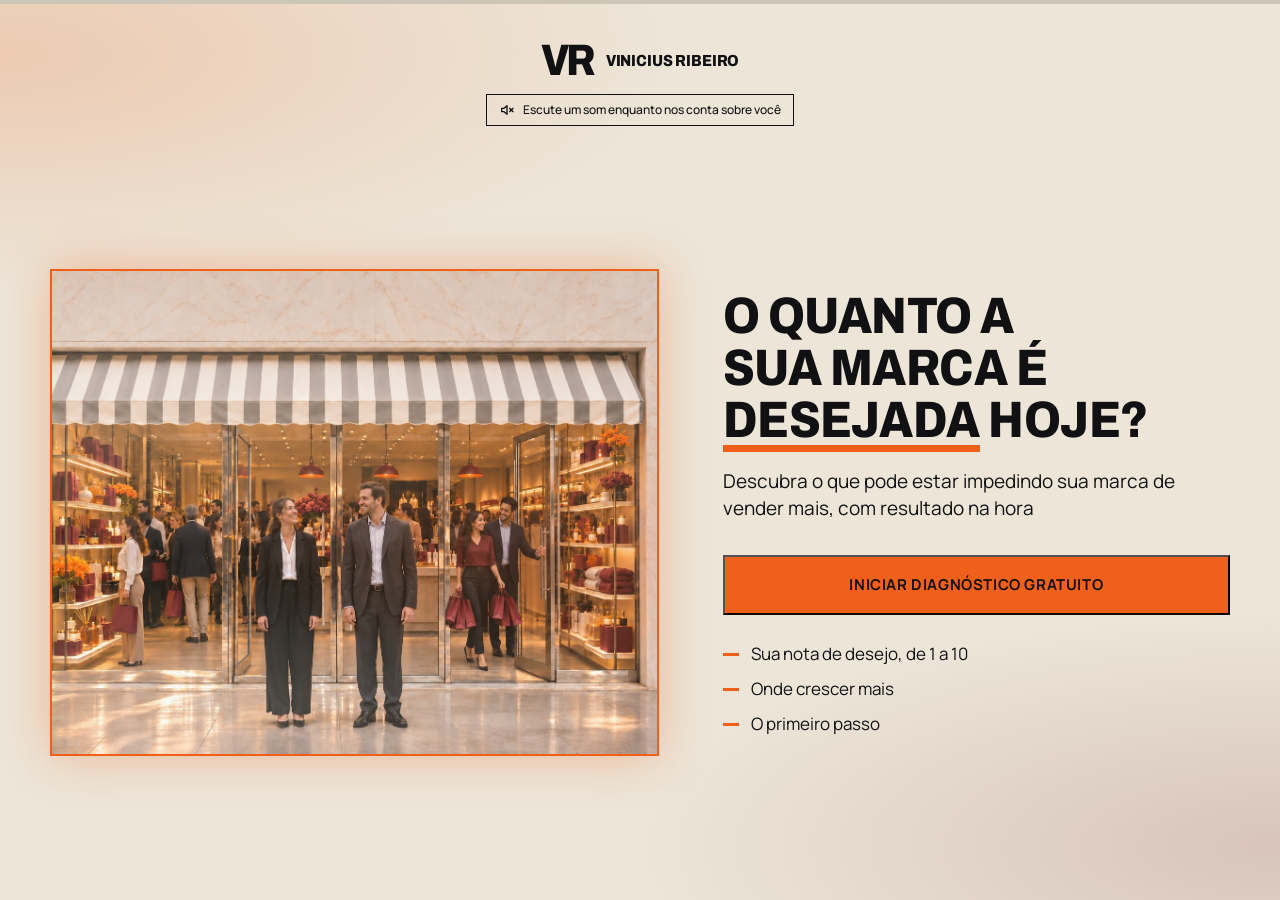
==== diagnostico.html @ 29aa4425 "Adiciona o diagnóstico da marca (quiz de 16 perguntas, resultado com medidor e radar) e liga os botõ" ====
<!doctype html>
<html lang="pt-BR">
<head>
  <meta charset="utf-8">
  <meta name="viewport" content="width=device-width, initial-scale=1">
  <meta name="theme-color" content="#ECE5D8">
  <title>Vinicius Ribeiro | Diagnóstico</title>
  <meta name="description" content="Descubra o quanto a sua marca é desejada, perguntas rápidas e o resultado na hora.">
  <link rel="icon" href="assets/favicon.svg" type="image/svg+xml">
  <link rel="preconnect" href="https://fonts.googleapis.com">
  <link rel="preconnect" href="https://fonts.gstatic.com" crossorigin>
  <link href="https://fonts.googleapis.com/css2?family=Archivo:wdth,wght@88,800&family=Manrope:wght@400;500;700&display=swap" rel="stylesheet">
  <link rel="stylesheet" href="styles.css">
  <link rel="stylesheet" href="diagnostico.css">
  <script src="diagnostico.js" defer></script>
</head>
<body class="dx-body">
  <main class="dx" id="dx">
    <!-- Barra de progresso, com brilho laranja -->
    <div class="dx-progress" aria-hidden="true"><div class="dx-progress-bar" id="dx-bar"></div></div>

    <header class="dx-header">
      <a class="brand" href="index.html" aria-label="Vinicius Ribeiro, voltar ao site"><span class="brand-monogram" aria-hidden="true">VR</span><span class="brand-name">VINICIUS RIBEIRO</span></a>
      <div id="dx-sound"></div>
    </header>

    <div class="dx-main"><div class="dx-stage" id="dx-stage"></div></div>

    <nav class="dx-nav" id="dx-nav" hidden><button type="button" id="dx-back">Voltar</button></nav>

    <noscript><p class="dx-noscript">Para fazer o diagnóstico, ative o JavaScript do navegador. Se preferir, volte ao <a href="index.html">site</a>.</p></noscript>
  </main>
</body>
</html>
---- styles.css ----
:root {
  --tinta:#111012; --carvao:#221D20; --vinho:#6E1423; --vinho-vivo:#9A1F33;
  --papel:#ECE5D8; --cimento:#CDC5B5; --grafite:#3A3437;
  --fogo:#F0601A; --fogo-claro:#FF7A33; --fogo-escuro:#A63A08;
  --body-font:'Manrope',sans-serif; --title-font:'Archivo',sans-serif;
  --header-height:76px; --focus-color:var(--fogo); --angle:10deg;
}
* {box-sizing:border-box}
html {scroll-behavior:smooth;scroll-padding-top:calc(var(--header-height) + 20px)}
body {margin:0;background:var(--tinta);color:var(--papel);font:400 16px/1.6 var(--body-font);-webkit-font-smoothing:antialiased}
body.menu-open {overflow:hidden}
a {color:inherit;text-decoration:none}
button {font:inherit}
img,svg {display:block;max-width:100%}
figure,p,h1,h2,h3,ul,ol {margin:0}
button,a {-webkit-tap-highlight-color:transparent}
button {color:inherit}
:focus-visible {outline:3px solid var(--focus-color);outline-offset:2px}
[hidden] {display:none}
section {scroll-margin-top:16px}
.container {width:min(1200px,calc(100% - 40px));margin-inline:auto}
h1,h2,h3,.brand,.number,.giant-number,.ba-tag,.comparison-manifesto,.footer-signature>span {font-family:var(--title-font);font-weight:800;font-stretch:88%;letter-spacing:-.01em;line-height:.95;text-transform:uppercase}
h1 {font-size:46px}
h2 {font-size:34px}
h3 {font-size:24px}
p {text-wrap:pretty}
.eyebrow {font:700 11px/1.35 var(--body-font);letter-spacing:.1em;text-transform:uppercase;color:var(--fogo);margin-bottom:18px}
.title-large {font-size:38px}
.button {display:inline-flex;align-items:center;justify-content:center;min-height:54px;padding:16px 23px;background:var(--fogo);color:var(--tinta);font:700 12px/1.35 var(--body-font);letter-spacing:.015em;text-align:center;text-transform:uppercase;transition:background-color .18s ease;cursor:pointer}
.button:hover {background:var(--fogo-claro)}
.swap-label {display:grid;overflow:hidden}
.swap-label>span {grid-area:1/1;transition:opacity .2s ease,transform .25s ease}
.swap-b {opacity:0;transform:translateY(70%)}
.button:is(:hover,:focus-visible,:active) .swap-a {opacity:0;transform:translateY(-70%)}
.button:is(:hover,:focus-visible,:active) .swap-b {opacity:1;transform:none}
.button-small {min-height:42px;padding:12px 17px;font-size:10px}
.light-section {--focus-color:var(--vinho);background:var(--papel);color:var(--tinta)}
.light-section .eyebrow {color:var(--fogo-escuro)}
.light-section .button {background:var(--vinho);color:var(--papel)}
.light-section .button:hover {background:var(--vinho-vivo)}
.wine-section {background:var(--vinho-vivo);color:var(--papel);--focus-color:var(--fogo)}
.wine-section .eyebrow {color:var(--papel)}
.skip-link {position:fixed;z-index:100;left:20px;top:12px;transform:translateY(-160%);padding:12px 18px;background:var(--papel);color:var(--tinta);font-weight:700}
.skip-link:focus {transform:none}
.site-header {position:fixed;top:0;inset-inline:0;z-index:30;background:var(--tinta);border-bottom:1px solid var(--grafite)}
.header-inner {height:var(--header-height);display:flex;align-items:center;justify-content:space-between;gap:22px}
.brand {display:flex;align-items:center;gap:10px;white-space:nowrap}
.brand-monogram {font-size:36px;letter-spacing:-.08em}
.brand-name {font-size:14px;max-width:90px;line-height:1}
.menu-toggle {position:relative;display:flex;flex-direction:column;gap:7px;justify-content:center;align-items:center;width:46px;height:46px;border:1px solid var(--grafite);background:transparent;cursor:pointer}
.menu-toggle span {display:block;width:21px;height:2px;background:var(--papel);transition:transform .15s}
.menu-toggle[aria-expanded="true"] span:first-child {transform:translateY(4.5px) rotate(var(--angle))}
.menu-toggle[aria-expanded="true"] span:last-child {transform:translateY(-4.5px) rotate(calc(-1 * var(--angle)))}
.primary-nav {position:absolute;top:var(--header-height);left:0;right:0;display:none;max-height:calc(100dvh - var(--header-height));overflow-y:auto;background:var(--tinta);padding:20px;border-bottom:1px solid var(--grafite)}
.primary-nav.is-open {display:block}
.primary-nav ul {list-style:none;padding:0;margin-bottom:20px}
.primary-nav li a {display:block;padding:13px 0;border-bottom:1px solid var(--grafite);font-size:14px;font-weight:700}
.primary-nav li a:hover,.footer-nav a:hover,.social-links a:hover {color:var(--fogo)}
.primary-nav .button {width:100%}
.hero {padding-top:calc(var(--header-height) + 44px);overflow:hidden}
.hero-grid {display:grid;gap:40px}
.hero-eyebrow {color:var(--papel);font-size:11px}
.hero h1 {max-width:660px}
/* O título do hero tem sempre duas linhas: a letra acompanha a largura da coluna do texto (72px no máximo). */
.hero-copy {container-type:inline-size}
.hero .hero-copy h1 {font-size:min(72px,10.3cqw)}
.hero-description {font-size:15px;line-height:1.65;max-width:510px;margin:26px 0 28px;color:var(--cimento)}
.hero-visual {position:relative;width:min(100%,480px);margin-inline:auto;padding-right:16px}
.portrait {position:relative;isolation:isolate}
.portrait::before {content:'';position:absolute;inset:0;background:var(--vinho-vivo);transform:translate(16px,-16px);z-index:-1;clip-path:polygon(var(--clip-offset,70px) 0,100% 0,calc(100% - var(--clip-offset,70px)) 100%,0 100%)}
.portrait-frame {position:relative;overflow:hidden;background:var(--carvao)}
.portrait-image {width:100%;height:100%;object-fit:cover}
.portrait-label {position:absolute;inset:0;display:flex;flex-direction:column;justify-content:center;align-items:center;color:var(--papel)}
.portrait-label>span {font:800 40px/.95 var(--title-font);font-stretch:88%;letter-spacing:-.01em}
.portrait-label>small {margin-top:14px;font-size:10px;font-weight:700;letter-spacing:.18em}
.portrait-hero .portrait-frame {aspect-ratio:1/1.02}
.hero-stamp {position:absolute;width:116px;height:116px;bottom:22px;right:-4px}
.stamp {transform:rotate(-8deg)}
.before-after {padding-block:48px}
.before-after h2 {color:var(--vinho)}
/* Ao arrastar para o ANTES a seção esfria (cinza); para o DEPOIS ela acende. O script escreve --cool e --glow (0 a 1). */
@supports (color:color-mix(in srgb,red,blue)) {
  .before-after {--cool:0;--glow:0;background-color:color-mix(in srgb,color-mix(in srgb,var(--papel),#FBF2DF calc(var(--glow) * 100%)),#A9ACB0 calc(var(--cool) * 100%));transition:background-color .6s ease}
  .before-after h2 {color:color-mix(in srgb,color-mix(in srgb,var(--vinho),var(--vinho-vivo) calc(var(--glow) * 100%)),#3E4044 calc(var(--cool) * 100%));transition:color .6s ease}
  .before-after .eyebrow {color:color-mix(in srgb,var(--fogo-escuro),#6F7276 calc(var(--cool) * 100%));transition:color .6s ease}
}
/* Comparador arrastável: --pos (0 a 100%) é escrito pelo script e move a linha, o botão e o recorte da imagem "depois" */
.ba {--pos:50%;position:relative;overflow:hidden;max-width:1040px;margin:28px auto 0;aspect-ratio:3/2;border:1px solid var(--grafite);background:var(--cimento);touch-action:pan-y;user-select:none;-webkit-user-select:none}
.ba img {position:absolute;inset:0;width:100%;height:100%;object-fit:cover;pointer-events:none}
.ba-after {position:absolute;inset:0;clip-path:inset(0 0 0 var(--pos))}
.ba-tag {position:absolute;top:12px;left:12px;padding:8px 13px;font-size:24px;color:var(--papel);background:var(--tinta);pointer-events:none}
.ba-tag-after {left:auto;right:12px;background:var(--vinho)}
.ba-line {position:absolute;top:0;bottom:0;left:var(--pos);width:3px;margin-left:-1.5px;background:var(--papel);box-shadow:0 0 12px rgba(17,16,18,.45);pointer-events:none}
.ba-handle {position:absolute;top:50%;left:var(--pos);display:grid;place-items:center;width:64px;height:64px;transform:translate(-50%,-50%);touch-action:none;cursor:grab}
.ba-handle>span {display:grid;place-items:center;width:46px;height:46px;border-radius:50%;background:var(--papel);color:var(--tinta);box-shadow:0 4px 14px rgba(17,16,18,.5);transition:transform .2s var(--ease,ease)}
.ba.is-dragging .ba-handle {cursor:grabbing}
.ba.is-dragging .ba-handle>span {transform:scale(1.1)}
.ba.is-sweeping .ba-after {transition:clip-path .8s ease}
.ba.is-sweeping :is(.ba-line,.ba-handle) {transition:left .8s ease}
@media(hover:hover) {
  .ba {cursor:ew-resize}
}
.ba-captions {display:grid;grid-template-columns:1fr 1fr;gap:20px;max-width:1040px;margin:16px auto 0;text-align:center;font-weight:700;font-size:14px;line-height:1.4;text-wrap:balance}
.crossed-out {position:relative;display:inline-block}
.crossed-out::after {content:'';position:absolute;left:-5%;right:-5%;top:calc(50% - 1.5px);height:3px;background:var(--fogo);clip-path:polygon(0 0,100% 0,calc(100% - .53px) 100%,.53px 100%)}
.comparison-manifesto {font-size:28px;line-height:1.05;margin-top:28px;max-width:1100px}
.symptoms {padding:42px 0}
.symptoms-title {max-width:900px;margin-bottom:28px}
.symptoms-title .hot {color:var(--fogo)}
.symptom-grid {display:grid;gap:14px}
.symptom-card {position:relative;isolation:isolate;overflow:hidden;min-height:300px;display:flex;align-items:flex-end;background:var(--carvao);padding:24px 22px}
.symptom-image {position:absolute;inset:0;z-index:-2;width:100%;height:100%;object-fit:cover;transform:scale(1.12)}
.symptom-card:nth-child(1) .symptom-image {object-position:25% 50%}
.symptom-card:nth-child(2) .symptom-image {object-position:55% 50%}
.symptom-card:nth-child(3) .symptom-image {object-position:42% 50%}
.symptom-card::after {content:'';position:absolute;inset:0;z-index:-1;pointer-events:none;background:linear-gradient(to top,rgba(17,16,18,.95) 0%,rgba(17,16,18,.82) 34%,rgba(17,16,18,.25) 64%,rgba(17,16,18,0) 100%)}
.symptom-card h3 {font:500 17px/1.4 var(--body-font);text-transform:none;letter-spacing:0}
.cause {position:relative;background:transparent;padding:48px 0;isolation:isolate}
.cause::before {content:'';z-index:-1;position:absolute;inset:0;background:var(--papel);clip-path:polygon(0 0,100% 0,100% calc(100% - 100px),calc(100% - 17.63px) 100%,0 100%)}
.cause-grid {display:grid;gap:28px}
.cause h2 {font-size:38px;max-width:580px;color:var(--vinho)}
.cause h2 .hot {display:block;margin-top:.2em;color:var(--fogo-escuro)}
.cause h2 .strike {text-decoration:none;background:linear-gradient(var(--fogo),var(--fogo)) 0 56%/100% .1em no-repeat;-webkit-box-decoration-break:clone;box-decoration-break:clone}
.cause-cards {display:grid;gap:14px}
.cause-card {background:var(--tinta) center/cover no-repeat;color:var(--papel);padding:26px}
/* Texturas dos cartões: imagens geradas nas cores da marca (arquivos assets/textura-*.webp), escuras para o texto ficar legível */
.cause-card:nth-child(1) {background-image:url(assets/textura-posicionamento.webp);background-position:center bottom}
.cause-card:nth-child(2) {background-image:url(assets/textura-valor.webp);background-position:right bottom}
.cause-card:nth-child(3) {background-image:url(assets/textura-interesse.webp);background-position:left bottom}
.cause-card h3 {color:var(--fogo);font-size:26px;line-height:1;margin-bottom:14px}
.cause-card p {font-size:18px;line-height:1.45}
.pillars {padding:48px 0}
.pillars h2 {max-width:920px}
.pillar-grid {display:grid;gap:14px;margin-top:28px}
.pillar-card {border:1px solid var(--grafite);background:var(--carvao);padding:22px}
.card-heading {display:flex;gap:15px;align-items:center}
.number {font-size:48px;color:var(--vinho-vivo);line-height:1}
.card-heading h3 {font-size:24px;border-left:1px solid var(--fogo);padding-left:16px}
.pillar-card p {font-size:14px;color:var(--cimento);line-height:1.6;margin-top:15px;max-width:270px}
.method {padding:48px 0}
.method h2 {color:var(--vinho);max-width:930px}
.method-steps {list-style:none;padding:0;display:grid;gap:30px;margin-block:30px}
.method-steps li {position:relative;border:1px solid var(--grafite);padding:20px;background:var(--papel)}
.method-steps li+li::before {content:'';position:absolute;left:35px;top:-31px;width:2px;height:30px;background:var(--tinta)}
.method-steps .number {color:var(--vinho)}
.method-steps .card-heading h3 {border-color:var(--vinho)}
.method-steps p {font-size:13px;color:var(--grafite);margin-top:14px}
.result-ribbon {position:relative;display:block;isolation:isolate;padding:18px 28px;text-align:center;font-size:14px;line-height:1.45;font-weight:700;color:var(--tinta)}
.result-ribbon::before {content:'';position:absolute;z-index:-1;inset:0;background:var(--fogo);clip-path:polygon(var(--clip-offset,11px) 0,100% 0,calc(100% - var(--clip-offset,11px)) 100%,0 100%)}
.about {padding:52px 0}
.about-grid {display:grid;gap:36px}
.manifesto {border-left:6px solid var(--fogo);padding-left:20px;font-size:40px;max-width:490px}
.about-copy>p:last-child {font-size:14px;color:var(--cimento);margin-top:24px;max-width:430px}
.portrait-about {max-width:410px;margin:16px 16px 0 0}
.portrait-about .portrait-frame {aspect-ratio:1/.88}
.proof-list {display:grid;gap:10px;align-content:center}
.proof-card {display:flex;gap:20px;align-items:center;border:1px solid var(--grafite);background:var(--carvao);padding:20px}
.proof-card svg {width:30px;height:30px;flex-shrink:0;fill:none;stroke:var(--cimento);stroke-width:2;stroke-linecap:butt;stroke-linejoin:miter}
.proof-card>div {border-left:1px solid var(--fogo);padding-left:18px}
.proof-card h3 {font:700 12px/1.35 var(--body-font);letter-spacing:.03em}
.proof-card p {font-size:11px;color:var(--cimento);margin-top:3px}
.center-action {display:flex;justify-content:center;margin-top:28px}
.audience {padding-block:44px}
.audience-panel {display:grid;gap:32px;padding:32px 26px}
.audience-panel .button {background:var(--fogo);color:var(--tinta)}
.audience-panel .button:hover {background:var(--fogo-claro)}
.audience-panel .eyebrow {color:var(--papel)}
.audience-copy>p:not(.eyebrow) {font-size:14px;line-height:1.65;max-width:430px;margin:18px 0 23px}
.square-list {list-style:none;padding:0;display:grid;gap:18px}
.square-list li {position:relative;padding-left:32px;font-size:15px;font-weight:500;line-height:1.5}
.square-list li::before {content:'';position:absolute;left:0;top:3px;width:17px;height:17px;border:2px solid var(--papel)}
.audience-closing {border-top:1px solid var(--papel);padding-top:20px;margin-top:24px;font-size:13px;max-width:450px}
.faq {padding:48px 0}
.faq-list {margin-top:28px;border-top:1px solid var(--grafite)}
.faq-item {border:1px solid var(--grafite);border-top:0;background:var(--carvao)}
.faq-item h3 {font-family:var(--body-font);font-stretch:normal;font-size:16px;line-height:1.5;text-transform:none;letter-spacing:0}
.faq-item button {width:100%;border:0;background:transparent;display:flex;align-items:center;justify-content:space-between;gap:22px;padding:20px;text-align:left;font-size:14px;line-height:1.5;cursor:pointer}
.faq-item button:hover {background:var(--grafite)}
.faq-icon {display:block;flex:0 0 22px;position:relative;width:22px;height:22px;border:1px solid var(--cimento)}
.faq-icon::before,.faq-icon::after {content:'';position:absolute;top:9px;left:4px;width:12px;height:2px;background:var(--papel)}
.faq-icon::after {transform:rotate(90deg)}
.faq-item button[aria-expanded="true"] .faq-icon::after {display:none}
.faq-item button[aria-expanded="true"] {color:var(--fogo)}
.faq-panel {padding:0 20px 23px;font-size:14px;line-height:1.7;color:var(--cimento);max-width:840px}
.final-cta {padding:44px 0;text-align:center}
.final-cta h2 {max-width:1170px;margin:0 auto 25px}
.final-cta p {font-size:12px;margin-top:15px}
.site-footer {padding-top:30px}
.footer-main {display:flex;flex-wrap:wrap;align-items:center;justify-content:space-between;gap:27px;padding-bottom:28px}
.footer-signature {display:flex;align-items:center;gap:24px}
.footer-signature img {width:75px;height:75px}
.footer-signature>span {padding-left:24px;border-left:1px solid var(--fogo);font-size:22px}
.footer-nav {display:flex;flex-wrap:wrap;gap:12px 20px;font-size:11px;font-weight:500}
.copyright {font-size:10px;color:var(--cimento)}
.footer-bottom {display:flex;flex-direction:column;gap:22px;justify-content:space-between;padding-block:23px;border-top:1px solid var(--grafite)}
.footer-bottom p {font-size:13px;font-weight:700}
.social-links {display:flex;gap:20px;margin-top:8px;font-size:11px;color:var(--cimento)}
.noscript-message {padding:20px;color:var(--cimento);font-size:13px}
.desktop-break {display:none}
@media(min-width:768px) {
  :root {--header-height:80px}
  .container {width:min(1200px,calc(100% - 80px))}
  h1 {font-size:72px}
  h2 {font-size:40px}
  h3 {font-size:28px}
  .title-large {font-size:56px}
  .eyebrow {font-size:12px}
  .button {font-size:12px}
  .brand {gap:10px}
  .brand-name {font-size:12px}
  .brand-monogram {font-size:38px}
  .menu-toggle {display:none}
  .primary-nav {display:flex;position:static;align-items:center;gap:18px;max-height:none;overflow:visible;padding:0;border:0}
  .primary-nav ul {display:flex;align-items:center;gap:14px;margin:0}
  .primary-nav li a {border:0;padding:12px 0;font-size:10px;white-space:nowrap}
  .primary-nav .button {width:auto;white-space:nowrap;font-size:9px;padding:13px 12px}
  .hero {padding-top:calc(var(--header-height) + 66px)}
  .hero-grid {grid-template-columns:1.1fr .9fr;align-items:center;gap:40px}
  .hero-copy {padding-bottom:64px;position:relative;z-index:2}
  .hero-description {font-size:15px;max-width:470px}
  .hero h1 {font-size:clamp(52px,5vw,72px)}
  .hero-visual {align-self:end;width:100%;padding:0 16px 0 0}
  .portrait-hero .portrait-frame {aspect-ratio:1/.98;min-height:390px}
  .hero-stamp {width:138px;height:138px;bottom:32px;right:-20px}
  .desktop-break {display:block}
  .mobile-break {display:none}
  .before-after {padding-block:58px}
  .ba {aspect-ratio:16/10;margin-top:30px}
  .ba-tag {top:15px;left:15px;font-size:28px}
  .ba-tag-after {left:auto;right:15px}
  .ba-captions {font-size:16px;gap:30px;margin-top:18px}
  .comparison-manifesto {font-size:36px;margin-top:30px}
  .symptoms {padding:40px 0}
  .symptom-grid {grid-template-columns:repeat(3,minmax(0,1fr));gap:22px}
  .symptom-card {padding:24px 20px;min-height:340px}
  .symptom-card h3 {font-size:15px;line-height:1.5}
  .cause {padding-block:55px}
  .cause-grid {grid-template-columns:1fr;align-items:center;gap:32px}
  .cause h2 {font-size:40px;max-width:none}
  .cause-cards {grid-template-columns:repeat(3,minmax(0,1fr));gap:20px}
  .cause-card {padding:28px 23px;min-height:190px}
  .cause-card p {font-size:17px}
  .pillars {padding-block:48px}
  .pillar-grid {grid-template-columns:repeat(3,minmax(0,1fr));gap:22px}
  .pillar-card {padding:22px 18px}
  .pillar-card h3 {font-size:22px}
  .pillar-card .card-heading {gap:10px}
  .pillar-card .card-heading h3 {padding-left:10px}
  .number {font-size:52px}
  .method {padding-block:55px}
  .method-steps {grid-template-columns:repeat(3,minmax(0,1fr));gap:38px;margin-block:34px}
  .method-steps li {padding:20px 16px}
  .method-steps h3 {font-size:22px}
  .method-steps .card-heading {gap:10px}
  .method-steps .card-heading h3 {padding-left:10px}
  .method-steps li+li::before {height:4px;width:39px;top:45px;left:-39px}
  .result-ribbon {width:fit-content;max-width:100%;margin-inline:auto;padding:16px 34px;font-size:15px}
  .about {padding-block:64px}
  .about-grid {grid-template-columns:1.05fr 1fr;align-items:center;gap:36px}
  .manifesto {font-size:44px}
  .portrait-about {grid-column:2;grid-row:1/3;align-self:stretch;display:flex;align-items:stretch}
  .portrait-about .portrait-frame {width:100%;height:100%}
  .proof-list {grid-column:1;grid-template-columns:1fr}
  .audience {padding-block:50px}
  .audience-panel {grid-template-columns:1fr 1fr;gap:55px;padding:42px}
  .audience-details {border-left:1px solid var(--papel);padding-left:40px;align-self:center}
  .square-list li {font-size:16px}
  .faq {padding-block:52px}
  .faq-item button {padding:18px 24px;font-size:15px}
  .faq-panel {padding-inline:24px}
  .final-cta {padding-block:45px}
  .final-cta h2 {font-size:56px}
  .footer-nav {gap:10px 16px}
  .footer-main {gap:25px}
  .footer-bottom {flex-direction:row;align-items:center}
}
@media(min-width:1100px) {
  .brand-name {max-width:none;font-size:16px}
  .brand-monogram {font-size:44px}
  .brand {gap:14px;padding-right:26px;border-right:1px solid var(--fogo)}
  .primary-nav {gap:32px}
  .primary-nav ul {gap:25px}
  .primary-nav li a {font-size:11px}
  .primary-nav .button {font-size:10px;padding-inline:19px}
  .hero-grid {grid-template-columns:1.1fr .9fr;gap:44px}
  .hero h1 {font-size:72px}
  .hero-visual {margin-top:0}
  .portrait-hero .portrait-frame {aspect-ratio:1/1.05}
  .hero-stamp {width:164px;height:164px;bottom:38px;right:-22px}
  .hero-eyebrow {font-size:12px}
  .hero-description {font-size:16px}
  .symptom-card {padding:28px 24px;min-height:380px}
  .symptom-card h3 {font-size:17px}
  .cause-grid {grid-template-columns:1fr;gap:36px}
  .cause h2 {font-size:40px;max-width:none}
  .cause-card {min-height:210px;padding:32px}
  .cause-card p {font-size:19px;max-width:none}
  .pillar-card {padding:24px}
  .pillar-card h3 {font-size:28px}
  .pillar-card .card-heading {gap:15px}
  .pillar-card .card-heading h3 {padding-left:16px}
  .method-steps {gap:70px}
  .method-steps li {padding:23px}
  .method-steps li+li::before {width:71px;left:-71px;top:50px}
  .method-steps h3 {font-size:28px}
  .method-steps .card-heading {gap:14px}
  .about-grid {grid-template-columns:1.15fr 1fr .9fr;gap:32px}
  .manifesto {font-size:40px}
  .portrait-about {grid-column:2;grid-row:1;align-self:end}
  .portrait-about .portrait-frame {aspect-ratio:1/1.2;height:auto}
  .portrait-about .portrait-label>span {font-size:32px}
  .proof-list {grid-column:3}
  .proof-card {padding:21px 15px;gap:15px}
  .proof-card>div {padding-left:15px}
  .audience-panel {padding:48px 55px;gap:70px}
  .audience-details {padding-left:60px}
  .footer-main {flex-wrap:nowrap}
}
@media(prefers-reduced-motion:reduce) {
  html {scroll-behavior:auto}
  *,*::before,*::after {transition:none}
}
/* Impede que o conteúdo mínimo dos títulos alargue as colunas. */
.pillar-card,.method-steps li,.cause-card,.audience-copy,.audience-details {min-width:0}
@media(max-width:374px) {
  .card-heading {flex-direction:column;align-items:flex-start;gap:10px}
  .card-heading h3 {font-size:22px;padding-left:12px}
}
@media(min-width:768px) and (max-width:1099px) {
  .pillar-card {padding:18px 14px}
  .pillar-card .card-heading,.method-steps .card-heading {flex-direction:column;align-items:flex-start;gap:12px}
  .pillar-card .card-heading h3 {font-size:20px;padding-left:0;border-left:0}
  .method-steps {gap:22px}
  .method-steps li {padding:18px 12px}
  .method-steps .card-heading h3 {font-size:20px;padding-left:0;border-left:0}
  .method-steps li+li::before {width:23px;left:-23px;top:42px}
  .cause-grid {grid-template-columns:1fr}
  .cause h2 {max-width:none}
  .cause-card {min-height:165px}
  .cause-card h3 {font-size:22px}
}
@media(min-width:1100px) {
  .method-steps {gap:48px}
  .method-steps li+li::before {width:49px;left:-49px}
  .method-steps .card-heading h3 {font-size:28px;padding-left:10px}
  .method-steps .card-heading {gap:10px}
}
.pillar-card .card-heading {gap:10px}
.hero-copy,.hero-visual,.portrait {min-width:0}
@media(min-width:768px) {
  .hero-grid {grid-template-columns:minmax(0,1.1fr) minmax(0,.9fr)}
  .about-grid {grid-template-columns:minmax(0,1.05fr) minmax(0,1fr)}
  .portrait-about {width:calc(100% - 16px)}
  .portrait-hero .portrait-frame {height:clamp(390px,38vw,550px);aspect-ratio:auto}
}
@media(min-width:1100px) {
  .about-grid {grid-template-columns:minmax(0,1.15fr) minmax(0,1fr) minmax(0,.9fr)}
}

/* ============ MOVIMENTO · entradas ao rolar, paralaxe e interação ============ */
:root {--ease:cubic-bezier(.16,.84,.24,1)}
body {overflow-x:clip}

/* Barra de progresso da leitura e cabeçalho que ganha corpo ao rolar */
.scroll-progress {position:fixed;top:0;left:0;right:0;height:4px;background:var(--fogo);transform-origin:left;transform:scaleX(0);z-index:40;pointer-events:none}
.site-header {transition:box-shadow .25s ease,border-color .25s ease}
.site-header.is-scrolled {box-shadow:0 10px 26px rgba(0,0,0,.4);border-bottom-color:var(--vinho-vivo)}

/* Entrada: sobe, cresce e aparece (os cartões lado a lado vêm de lados opostos).
   O hero fica escondido já pelo CSS para não piscar antes do JavaScript. */
.anim :where(.hero-eyebrow,.hero h1,.hero-description,.hero .button,.hero-visual),.anim .rv {opacity:0;transform:translate3d(0,64px,0) scale(.97)}
.anim .rv-l {transform:translate3d(-90px,36px,0) scale(.97)}
.anim .rv-r {transform:translate3d(90px,36px,0) scale(.97)}
.anim .rv-title {opacity:1;transform:none}
.anim .is-in {opacity:1;transform:none;transition:opacity 1s var(--ease) var(--d,0ms),transform 1s var(--ease) var(--d,0ms),background-color .18s ease}
.anim .rv-done {transition:opacity .3s ease,transform .35s var(--ease),border-color .25s ease,background-color .18s ease,box-shadow .25s ease}

/* Títulos: cada palavra sobe por trás de uma máscara (a folga evita cortar acentos e cedilhas) */
.anim .w {display:inline-block;overflow:hidden;vertical-align:top;padding:.16em .05em .1em;margin:-.16em -.05em -.1em}
.anim .w>span {display:inline-block;transform:translate3d(0,118%,0);transition:transform 1s var(--ease) calc(var(--d,0ms) + var(--i,0) * 80ms)}
.anim .is-in .w>span {transform:none}

/* Hero: o carimbo "bate" na página e gira com a rolagem; o retângulo vinho anda mais devagar */
.hero {position:relative;isolation:isolate}
.hero-stamp {transform:rotate(calc(-8deg + var(--rot,0deg)))}
.portrait::before {transform:translate(16px,calc(-16px - var(--par,0px)))}
@keyframes stampIn {
  0% {opacity:0;transform:scale(2.8) rotate(-55deg)}
  55% {opacity:1;transform:scale(.88) rotate(-4deg)}
  78% {transform:scale(1.06) rotate(-10deg)}
  100% {opacity:1;transform:scale(1) rotate(-8deg)}
}
/* Hero: BARATO. aparece, é riscado e cai; O DOBRO. sobe no lugar. Sem animação, só O DOBRO. aparece. */
.dobro {display:inline-block;position:relative;overflow:hidden;vertical-align:top;padding:.16em .05em .1em;margin:-.16em -.05em -.1em}
.dobro-new {display:inline-block;color:var(--fogo)}
.dobro-old {display:none}
.anim .dobro-old {display:block;position:absolute;left:.05em;top:.16em;white-space:nowrap;color:var(--cimento);opacity:0}
.anim .dobro-old::after {content:'';position:absolute;left:-3%;right:-3%;top:52%;height:.11em;background:var(--fogo);transform:scaleX(0);transform-origin:left}
.anim .dobro-new {transform:translate3d(0,118%,0)}
@keyframes swapOld {0% {opacity:0;transform:translate3d(0,60%,0)} 18%,72% {opacity:1;transform:none} 100% {opacity:0;transform:translate3d(0,120%,0)}}
@keyframes swapStrike {to {transform:scaleX(1)}}
@keyframes swapNew {to {transform:none}}
.anim .is-in .dobro-old {animation:swapOld 1.6s var(--ease) calc(var(--d,0ms) + 250ms) forwards}
.anim .is-in .dobro-old::after {animation:swapStrike .35s var(--ease) calc(var(--d,0ms) + 950ms) forwards}
.anim .is-in .dobro-new {animation:swapNew .7s var(--ease) calc(var(--d,0ms) + 1400ms) forwards}
.anim .hero-visual.is-in .hero-stamp {animation:stampIn 1.1s var(--ease) 1.1s backwards}

/* Antes e depois: a faixa laranja se desenha sobre "Cliente comparando preço." */
.anim .crossed-out::after {transform:scaleX(0);transform-origin:left;transition:transform .8s var(--ease) .6s}
.anim .ba-captions.is-in .crossed-out::after {transform:scaleX(1)}

/* Causa: "A FALTA DE CLIENTES" é riscada ao vivo e só depois entra a resposta em laranja */
.anim .cause h2 .strike {background-size:0% .1em;transition:background-size .5s var(--ease) 1.1s}
.anim .cause h2.is-in .strike {background-size:100% .1em}
.anim .cause h2 .hot .w>span {transition-delay:calc(var(--d,0ms) + var(--i,0) * 80ms + 1100ms)}

/* Sintomas: o número gigante desliza para dentro */
@keyframes dotsPulse {0%,100% {opacity:1} 50% {opacity:.15}}
.anim .symptoms-title .dots {animation:dotsPulse 1.4s ease-in-out 1.6s infinite}
.anim .symptom-card .symptom-image {transform:scale(1.28);transition:transform 1.6s var(--ease) calc(var(--d,0ms) + 120ms)}
/* Sintomas: enquanto a seção está na tela a página "para": sem paralaxe e sem inclinação dos cartões, e o movimento volta na causa */
.anim .symptoms.is-frozen .symptom-card:hover {transform:none;box-shadow:none}
.anim .symptom-card.is-in .symptom-image {transform:scale(1.12)}

/* Causa: o bloco vinho com o corte de 10° desce e abre quando o primeiro item entra */
@supports selector(:has(a)) {
  .anim .cause::before {opacity:0;transform:scaleY(.5);transform-origin:top;transition:opacity .7s ease,transform 1s var(--ease)}
  .anim .cause:has(.is-in)::before {opacity:1;transform:none}
}

/* Método: a linha entre as etapas se desenha */
.anim .method-steps li+li::before {clip-path:inset(0 0 100% 0);transition:clip-path .7s var(--ease) calc(var(--d,0ms) + 400ms)}
@media(min-width:768px) {
  .anim .method-steps li+li::before {clip-path:inset(0 100% 0 0)}
}
.anim .method-steps li.is-in::before {clip-path:inset(0)}

/* FAQ: a resposta abre deslizando e o + vira − */
.faq-panel {overflow:hidden;transition:height .32s var(--ease)}
.faq-icon::before,.faq-icon::after {transition:transform .25s ease,opacity .25s ease}
.faq-item button[aria-expanded="true"] .faq-icon::after {display:block;opacity:0;transform:rotate(0deg)}

/* Botões e cartões (só onde existe mouse): levantam, inclinam em 3D e brilham */
.button {translate:var(--bx,0px) var(--by,0px);transition:background-color .18s ease,transform .2s var(--ease),box-shadow .2s ease,translate .25s var(--ease)}
@media(hover:hover) {
  .pillar-card,.symptom-card,.cause-card,.proof-card,.method-steps li {transition:transform .35s var(--ease),border-color .25s ease,box-shadow .25s ease}
  .pillar-card:hover,.symptom-card:hover,.cause-card:hover,.proof-card:hover,.method-steps li:hover {transform:perspective(900px) rotateX(var(--rx,0deg)) rotateY(var(--ry,0deg)) translateY(-8px);box-shadow:0 20px 38px rgba(0,0,0,.42)}
  .pillar-card:hover,.proof-card:hover {border-color:var(--fogo)}
  .method-steps li:hover {box-shadow:0 20px 36px rgba(17,16,18,.26)}
  .button:hover {transform:translateY(-2px);box-shadow:0 12px 28px rgba(240,96,26,.36)}
  .light-section .button:hover {box-shadow:0 12px 28px rgba(110,20,35,.38)}
  .button:active {transform:translateY(0)}
}
@media(prefers-reduced-motion:reduce) {
  .hero-stamp {transform:rotate(-8deg)}
  .button {translate:none}
}
---- diagnostico.css ----
/* DIAGNÓSTICO · página /diagnostico, na identidade da VR (papel, tinta, laranja e vinho).
   Mesmas telas, perguntas e animações do diagnóstico da HAZE. Usa as variáveis e fontes do styles.css. */

.dx-body {background:var(--papel);color:var(--tinta)}
.dx {
  --papel-claro:#F5F0E6;
  --glow:rgba(240,96,26,.55);
  --alerta:var(--vinho-vivo);
  position:relative;display:flex;flex-direction:column;min-height:100dvh;overflow-x:hidden;
  background:
    radial-gradient(ellipse 75% 38% at 0% 6%,rgba(240,96,26,.2),transparent 70%),
    radial-gradient(ellipse 70% 36% at 100% 94%,rgba(110,20,35,.16),transparent 72%),
    var(--papel);
}
.dx :focus-visible {outline:3px solid var(--vinho);outline-offset:3px}
.dx [hidden] {display:none}

/* Progresso */
.dx-progress {position:fixed;inset:0 0 auto 0;z-index:10;height:4px;background:var(--cimento)}
.dx-progress-bar {height:100%;width:0;background:var(--fogo);box-shadow:0 0 12px rgba(240,96,26,.9);transition:width .5s ease-out}

/* Cabeçalho */
.dx-header {display:flex;flex-direction:column;align-items:center;padding:28px 22px 0}
.dx-header .brand {padding:0;border:0;color:var(--tinta)}
.dx-header .brand-name {max-width:none}

/* Botão de som */
.dx-sound {display:inline-flex;align-items:center;gap:8px;width:fit-content;max-width:100%;margin-top:12px;padding:7px 12px;border:1.5px solid var(--tinta);background:transparent;font:500 12px/1 var(--body-font);cursor:pointer;transition:transform .2s ease,border-color .2s ease,background-color .2s ease,box-shadow .2s ease}
.dx-sound:hover {border-color:var(--fogo)}
.dx-sound:active {transform:scale(.98)}
.dx-sound[aria-pressed="true"] {background:var(--fogo);box-shadow:0 0 14px rgba(240,96,26,.55)}
.dx-sound svg {width:16px;height:16px;flex:none}

/* Palco */
.dx-main {display:flex;flex:1;align-items:center;padding:28px 22px}
.dx-stage {position:relative;width:100%;max-width:680px;margin-inline:auto}
.dx-stage.is-wide {max-width:680px}

.dx-display {font-family:var(--title-font);font-weight:800;font-stretch:88%;text-transform:uppercase;letter-spacing:-.01em;line-height:1.02;text-wrap:balance}

/* Palavra-chave com a barra laranja embaixo */
.dx-accent {position:relative;display:inline-block;z-index:0;white-space:nowrap;padding-bottom:.1em}
.dx-accent::after {content:'';position:absolute;left:0;right:0;bottom:0;height:.13em;z-index:-1;background:var(--fogo);transform-origin:left;animation:dxBar .9s cubic-bezier(.2,.7,.2,1) .3s both}
@keyframes dxBar {from {transform:scaleX(0)}}

/* Troca de etapa: entra deslizando */
@keyframes etapaFrente {from {opacity:0;transform:translateX(28px)} to {opacity:1;transform:none}}
@keyframes etapaTras {from {opacity:0;transform:translateX(-28px)} to {opacity:1;transform:none}}
.dx-step {position:relative;animation:etapaFrente .45s cubic-bezier(.2,.7,.2,1)}
.dx-step.is-back {animation-name:etapaTras}
@keyframes itemSobe {from {opacity:0;transform:translateY(12px)} to {opacity:1;transform:none}}
.dx-item {animation:itemSobe .4s cubic-bezier(.2,.7,.2,1) both;animation-delay:calc(var(--i,0) * 55ms + 120ms)}

/* Botão principal */
.dx .button {min-height:52px;padding:14px 32px;font-size:13px;letter-spacing:.04em}
.dx .button:disabled {cursor:not-allowed;opacity:.4}
.brilho {position:relative;overflow:hidden;isolation:isolate}
.brilho::after {content:'';position:absolute;inset:0;z-index:1;pointer-events:none;background:linear-gradient(100deg,transparent 35%,rgba(245,240,230,.6) 50%,transparent 65%);transform:translateX(-130%);animation:brilhoPassa 4.5s ease-in-out infinite}
@keyframes brilhoPassa {0%,55% {transform:translateX(-130%)} 100% {transform:translateX(230%)}}

/* Boas-vindas */
.dx-welcome {text-align:center}
.dx-photo {position:relative;overflow:hidden;width:100%;max-width:420px;margin-inline:auto;aspect-ratio:4/3;border:2px solid var(--tinta);background:var(--tinta)}
.dx-photo img {position:absolute;inset:0;width:100%;height:100%;object-fit:cover;object-position:center}
.dx-mist {position:absolute;inset:0;pointer-events:none;opacity:.28;background:
  linear-gradient(rgba(236,229,216,.5),rgba(236,229,216,.2) 70%,transparent),
  radial-gradient(ellipse 90% 40% at 20% 28%,rgba(236,229,216,1),transparent 72%),
  radial-gradient(ellipse 90% 38% at 85% 56%,rgba(240,96,26,.75),transparent 72%),
  radial-gradient(ellipse 100% 34% at 35% 90%,rgba(236,229,216,.9),transparent 72%);
  animation:mistDissipa 3.2s ease-out both,mistFlutua 22s ease-in-out infinite alternate}
@keyframes mistDissipa {from {opacity:1} to {opacity:.28}}
@keyframes mistFlutua {from {transform:scale(1.25) translate3d(-4%,-2%,0)} to {transform:scale(1.35) translate3d(4%,2%,0)}}
.dx-welcome h1 {margin-top:24px;font-size:30px}
.dx-welcome p {max-width:540px;margin:12px auto 0;font-size:15px;line-height:1.45}
.dx-welcome .button {width:100%;margin-top:24px}
.dx-gets {display:grid;gap:8px;max-width:340px;margin:20px auto 0;padding:0;list-style:none;text-align:left;font-size:14px;line-height:1.35}
.dx-gets li {display:flex;align-items:flex-start;gap:12px}
.dx-gets li::before {content:'';flex:none;width:16px;height:3px;margin-top:.62em;background:var(--fogo)}

/* Pergunta */
.dx-count {font:800 15px/1 var(--title-font);font-stretch:88%}
.dx-count span {color:var(--grafite);opacity:.7}
.dx-count em {margin-left:12px;font:700 13px/1 var(--body-font);font-style:normal;letter-spacing:.08em;text-transform:uppercase;color:var(--fogo-escuro)}
.dx-q {margin-top:12px;font:700 26px/1.18 var(--body-font);letter-spacing:-.015em;text-transform:none;font-stretch:100%;outline:none}
.dx-help {margin-top:12px;font-size:15px;line-height:1.35}
.dx-field {display:block;width:100%;margin-top:28px;padding:12px 0;border:0;border-bottom:2px solid var(--tinta);border-radius:0;background:transparent;color:var(--tinta);font:400 22px/1.3 var(--body-font);outline:none;transition:border-color .2s ease,box-shadow .2s ease}
.dx-field::placeholder {color:var(--grafite);opacity:.55}
.dx-field:focus {border-color:var(--fogo);box-shadow:0 12px 18px -12px var(--fogo)}
.dx-row {display:flex;align-items:center;gap:16px;margin-top:28px}
.dx-hint {display:none;font-size:13px}
.dx-options {display:grid;gap:10px;margin-top:24px}
.dx-opt {display:flex;align-items:center;gap:14px;width:100%;padding:14px 16px;border:2px solid var(--tinta);background:var(--papel-claro);color:var(--tinta);font:400 16px/1.3 var(--body-font);text-align:left;cursor:pointer;transition:transform .2s ease,border-color .2s ease,background-color .2s ease,box-shadow .2s ease}
.dx-opt:hover {border-color:var(--fogo);box-shadow:0 0 16px rgba(240,96,26,.35)}
.dx-opt:active {transform:scale(.98)}
.dx-opt[aria-pressed="true"] {transform:scale(1.015);border-color:var(--tinta);background:var(--fogo);box-shadow:0 0 22px var(--glow)}
.dx-key {display:grid;place-items:center;flex:none;width:28px;height:28px;border:1px solid var(--tinta);font:800 13px/1 var(--title-font);font-stretch:88%}
.dx-opt[aria-pressed="true"] .dx-key {background:var(--tinta);color:var(--fogo)}
.dx-error {display:flex;flex-wrap:wrap;align-items:center;gap:4px 10px;margin-top:20px;font-size:15px;font-weight:500}
.dx-error::before {content:'';width:16px;height:3px;background:var(--fogo)}
.dx-error:empty {display:none}
.dx-nav {display:flex;justify-content:center;padding-bottom:32px}
.dx-nav button {border:0;background:none;color:inherit;font:500 14px/1 var(--body-font);text-underline-offset:4px;cursor:pointer}
.dx-nav button:hover {text-decoration:underline}
.dx-trap {position:absolute;left:-9999px;width:0;height:0;opacity:0}
.dx-noscript {padding:24px;text-align:center}

/* Calculando */
.dx-calc {text-align:center}
.dx-calc p {font:800 22px/1.1 var(--title-font);font-stretch:88%;text-transform:uppercase}
.dx-bars {display:flex;gap:4px;max-width:340px;margin:20px auto 0}
.dx-bars span {flex:1;height:8px;border:1px solid var(--tinta);background:var(--fogo);box-shadow:0 0 8px rgba(240,96,26,.8);animation:itemSobe .4s cubic-bezier(.2,.7,.2,1) both}

/* ================= Resultado em cena ================= */
.dx-result {position:relative;width:100%}
.res-flash {position:fixed;inset:0;z-index:20;pointer-events:none;background:radial-gradient(ellipse at center,rgba(240,96,26,.7),rgba(240,96,26,0) 70%);animation:resFlash 1.1s ease-out both}
@keyframes resFlash {0% {opacity:0} 12% {opacity:.75} 100% {opacity:0}}
.res-nevoa {position:fixed;inset:0;z-index:30;pointer-events:none;opacity:0;background:
  radial-gradient(ellipse 85% 42% at 25% 28%,rgba(240,96,26,.6),transparent 70%),
  radial-gradient(ellipse 95% 46% at 78% 72%,rgba(110,20,35,.45),transparent 72%),
  radial-gradient(ellipse 100% 40% at 40% 92%,rgba(236,229,216,1),transparent 75%),
  linear-gradient(rgba(236,229,216,.97),rgba(236,229,216,.97));
  animation:resNevoa 1.7s cubic-bezier(.4,0,.2,1) both}
@keyframes resNevoa {0% {opacity:1;transform:scale(1);filter:blur(0)} 100% {opacity:0;transform:scale(1.45);filter:blur(14px)}}
.res-luz {position:absolute;top:-64px;left:50%;z-index:-1;width:256px;height:256px;border-radius:50%;background:var(--fogo);filter:blur(64px);pointer-events:none;opacity:.3;animation:luzAcende 2.4s ease-out both}
@keyframes luzAcende {0% {opacity:0;transform:translate(-50%,0) scale(.5)} 45% {opacity:.75;transform:translate(-50%,0) scale(1.15)} 100% {opacity:.3;transform:translate(-50%,0) scale(1)}}

.res-entra {animation:resSobe .7s cubic-bezier(.2,.7,.2,1) both;animation-delay:var(--d,0ms)}
@keyframes resSobe {from {opacity:0;transform:translateY(22px)} to {opacity:1;transform:none}}
.res-titulo {animation:resTitulo 1s cubic-bezier(.2,.7,.2,1) .7s both}
@keyframes resTitulo {
  0% {opacity:0;transform:scale(1.18);filter:blur(10px);clip-path:inset(0 100% 0 0)}
  60% {opacity:1;filter:blur(0)}
  100% {opacity:1;transform:none;filter:blur(0);clip-path:inset(-10% 0 -10% 0)}
}
.res-cta {animation:resSobe .7s cubic-bezier(.2,.7,.2,1) 6s both,resPulsa 2.2s ease-out 6.7s infinite}
@keyframes resPulsa {0%,100% {box-shadow:0 0 0 0 rgba(240,96,26,.65)} 50% {box-shadow:0 0 0 14px rgba(240,96,26,0)}}

.res-label {margin-top:0;text-align:center;font:700 12px/1.3 var(--body-font);letter-spacing:.08em;text-transform:uppercase}
.res-h1 {margin-top:8px;text-align:center;font-size:32px;outline:none}
.res-text {max-width:380px;margin:12px auto 0;text-align:center;font-size:16px;line-height:1.3}

.res-card {border:2px solid var(--tinta);background:var(--papel-claro)}
.res-gauge {margin-top:24px;padding:16px;box-shadow:0 0 26px rgba(240,96,26,.3)}
.res-card-title {text-align:center;font:700 12px/1.3 var(--body-font);letter-spacing:.08em;text-transform:uppercase}
.res-gauge-box {position:relative;width:100%;max-width:300px;margin:8px auto 0}
.res-gauge-box svg {display:block;width:100%}
.res-ext {position:absolute;bottom:0;font-size:11px;font-weight:500}
.res-ext.l {left:4px}
.res-ext.r {right:4px}
.res-score {position:absolute;inset-inline:0;top:70%;text-align:center;line-height:1}
.res-score b {font:800 54px/1 var(--title-font);font-stretch:88%;font-variant-numeric:tabular-nums}
.res-score span {margin-left:4px;font:800 16px/1 var(--title-font);font-stretch:88%}
.dx-ticks {display:none}

.arco-enche {stroke-dasharray:100;stroke-dashoffset:var(--off);animation:arcoEnche 1.6s cubic-bezier(.2,.7,.2,1) 1.3s both}
@keyframes arcoEnche {from {stroke-dashoffset:100}}
.ponteiro {transform-origin:120px 120px;transform:rotate(var(--ang));animation:ponteiro 1.7s cubic-bezier(.2,.7,.2,1) 1.3s both}
@keyframes ponteiro {0% {transform:rotate(-90deg)} 72% {transform:rotate(calc(var(--ang) + 8deg))} 100% {transform:rotate(var(--ang))}}

.res-radar {margin-top:16px;padding:16px}
.res-tap {margin-top:2px;text-align:center;font-size:11px;color:var(--grafite)}
.res-radar-box {position:relative;width:100%;max-width:330px;aspect-ratio:1;margin:4px auto 0}
.res-radar-box svg {position:absolute;inset:0;width:100%;height:100%}
.radar-traco {stroke-dasharray:100;stroke-dashoffset:0;animation:radarTraco 1.5s cubic-bezier(.4,0,.2,1) 2.9s both}
@keyframes radarTraco {from {stroke-dashoffset:100}}
.radar-fill {opacity:.22;animation:radarAparece .9s ease-out 4.2s both}
@keyframes radarAparece {from {opacity:0}}
.radar-no {transform-box:fill-box;transform-origin:center;animation:radarNo .4s cubic-bezier(.2,.7,.2,1) both}
@keyframes radarNo {from {transform:scale(0);opacity:0}}
.radar-pulso {transform-box:fill-box;transform-origin:center;animation:radarPulso 1.5s ease-out 4.4s infinite}
@keyframes radarPulso {0% {transform:scale(.6);opacity:.9} 100% {transform:scale(2.2);opacity:0}}

.res-area {position:absolute;transform:translate(-50%,-50%);white-space:nowrap;padding:7px 10px;border:2px solid var(--tinta);background:var(--papel-claro);color:var(--tinta);font:700 10.5px/1 var(--body-font);letter-spacing:.06em;text-transform:uppercase;cursor:pointer;transition:background-color .2s ease,border-color .2s ease;animation:resLabelEntra .5s cubic-bezier(.2,.7,.2,1) both;animation-delay:var(--d,0ms)}
.res-area:hover {border-color:var(--fogo)}
.res-area:active {scale:.95}
.res-area[aria-pressed="true"] {background:var(--fogo)}
.res-area.is-weak:not([aria-pressed="true"]) {animation:resLabelEntra .5s cubic-bezier(.2,.7,.2,1) both,resLabelPulsa 1.8s ease-out 4.4s infinite;animation-delay:var(--d,0ms),4.4s}
/* O rótulo usa a propriedade scale (e não transform) para não desmanchar o centramento feito com translate */
@keyframes resLabelEntra {from {opacity:0;scale:.6}}
@keyframes resLabelPulsa {0%,100% {box-shadow:0 0 0 0 rgba(154,31,51,.7)} 50% {box-shadow:0 0 0 8px rgba(154,31,51,0)}}

.res-detail {margin-top:12px;padding-top:12px;border-top:2px solid var(--tinta);animation:itemSobe .4s cubic-bezier(.2,.7,.2,1) both}
.res-detail-head {display:flex;align-items:center;gap:8px;font:700 12px/1.3 var(--body-font);letter-spacing:.08em;text-transform:uppercase}
.res-dot {width:10px;height:10px;border-radius:50%;background:var(--alerta);box-shadow:0 0 8px rgba(154,31,51,.9)}
.res-chip {padding:2px 8px;font:700 10px/1.4 var(--body-font);letter-spacing:.06em}
.res-chip.forte {background:var(--fogo);color:var(--tinta)}
.res-chip.meio {border:1px solid var(--tinta);background:var(--papel-claro);color:var(--tinta)}
.res-chip.fraco {background:var(--tinta);color:var(--fogo)}
.res-detail p + p {margin-top:4px;font-size:15px;line-height:1.35}

.res-cta-wrap {position:sticky;bottom:12px;z-index:10;margin-top:24px;text-align:center}
.res-cta-wrap .button {width:100%;box-shadow:0 10px 28px rgba(17,16,18,.2)}
.res-legend {max-width:340px;margin:12px auto 0;text-align:center;font-size:13px;line-height:1.3}

@media (min-width:768px) {
  .dx-header {padding-top:40px}
  .dx-main {padding-block:56px}
  .dx-welcome h1 {margin-top:32px;font-size:48px}
  .dx-welcome p {margin-top:16px;font-size:19px}
  .dx-welcome .button {width:auto;min-width:300px;margin-top:32px}
  .dx-gets {font-size:15px}
  .dx-count {font-size:17px}
  .dx-q {font-size:38px}
  .dx-help {font-size:17px}
  .dx-field {font-size:28px}
  .dx-hint {display:inline}
  .dx-options.is-two {grid-template-columns:repeat(2,minmax(0,1fr))}
  .dx-opt {font-size:17px}
  .dx-calc p {font-size:30px}
  .res-h1 {font-size:48px}
  .res-gauge {padding:20px 16px}
  .res-cta-wrap .button {width:auto;min-width:340px}
  .dx-photo {max-width:420px}
}

@media (min-width:1024px) {
  .dx-stage.is-wide {max-width:1180px}
  .dx-welcome {display:grid;grid-template-columns:minmax(0,6fr) minmax(0,5fr);align-items:center;column-gap:64px;text-align:left}
  .dx-welcome .dx-photo {max-width:none;aspect-ratio:5/4;border-color:var(--fogo);box-shadow:0 0 44px rgba(240,96,26,.35)}
  .dx-welcome .dx-photo img {object-position:68% 50%}
  .dx-welcome h1 {margin-top:0;font-size:clamp(44px,4vw,58px);line-height:1.02}
  .dx-welcome p {margin-inline:0;max-width:none}
  .dx-welcome .button {width:100%;min-height:60px;font-size:15px}
  .dx-gets {max-width:none;margin:28px 0 0;gap:12px;font-size:17px}

  .dx-result {display:grid;grid-template-columns:1fr 1fr;column-gap:40px}
  .res-label {grid-column:1;grid-row:1;align-self:end;text-align:left;font-size:13px}
  .res-h1 {grid-column:1;grid-row:2;margin-top:12px;text-align:left;font-size:clamp(38px,3.8vw,56px);line-height:1.02}
  .res-text {grid-column:1;grid-row:3;max-width:none;margin:12px 0 0;text-align:left;font-size:18px}
  .res-gauge {grid-column:1;grid-row:4;margin-top:32px;padding:24px 32px}
  .res-gauge-box {max-width:380px}
  .dx-ticks {display:inline}
  .res-radar {grid-column:2;grid-row:1/5;display:flex;flex-direction:column;justify-content:center;margin-top:0;padding:32px}
  .res-radar-box {max-width:470px}
  .res-cta-wrap {grid-column:1/3;grid-row:5;margin-top:32px}
  .res-cta-wrap .button {width:100%;min-height:60px;font-size:16px}
  .res-legend {grid-column:1/3;grid-row:6;max-width:none}
}

@media (prefers-reduced-motion:reduce) {
  .dx *,.dx *::before,.dx *::after {animation:none !important;transition:none !important}
  .brilho::after {display:none}
}
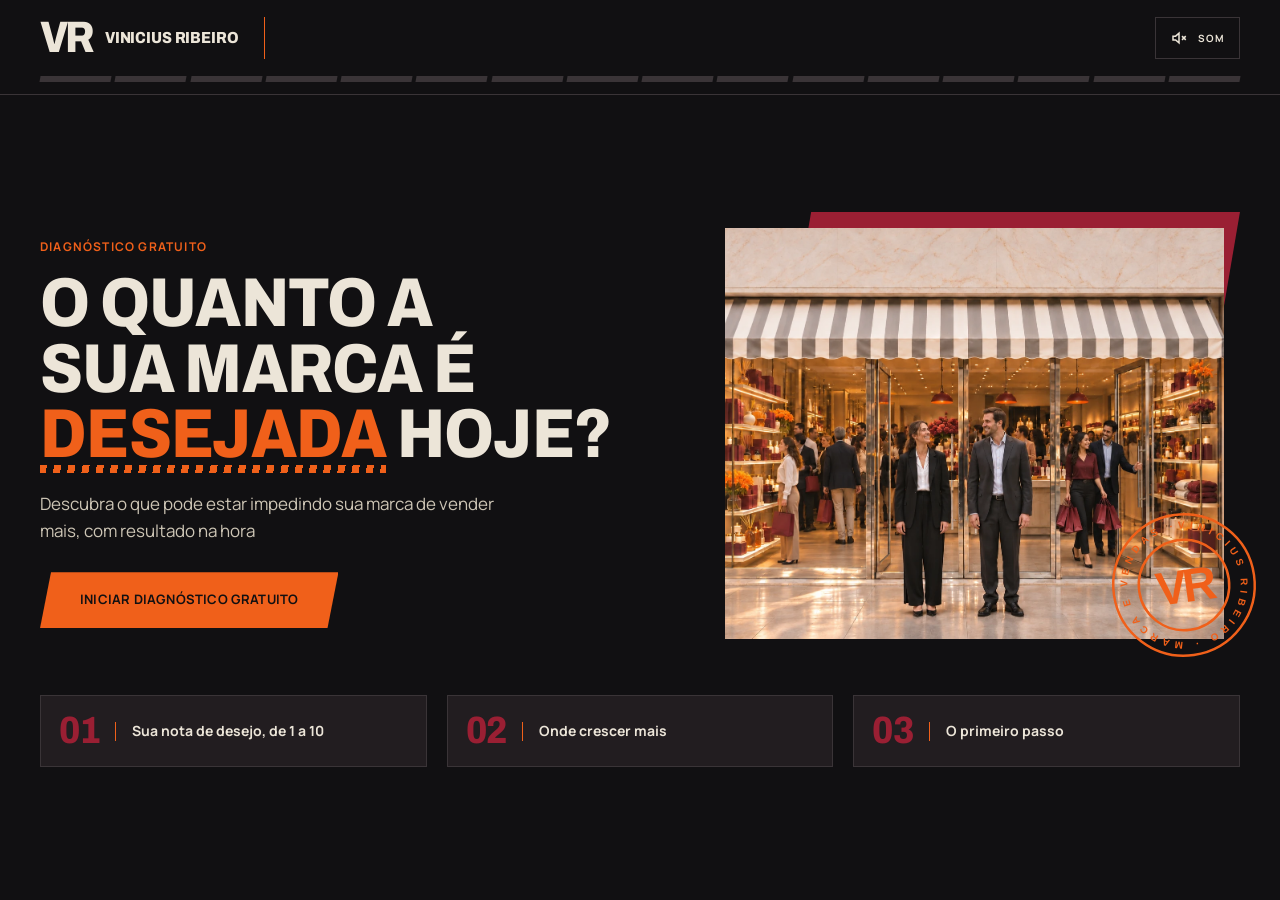
==== commit 57689f2b: "Redesenha o diagnóstico na linguagem visual da VR (layout, formas, progresso, animações e resultado " ====
--- a/diagnostico.html
+++ b/diagnostico.html
@@ -3,7 +3,7 @@
 <head>
   <meta charset="utf-8">
   <meta name="viewport" content="width=device-width, initial-scale=1">
-  <meta name="theme-color" content="#ECE5D8">
+  <meta name="theme-color" content="#111012">
   <title>Vinicius Ribeiro | Diagnóstico</title>
   <meta name="description" content="Descubra o quanto a sua marca é desejada, perguntas rápidas e o resultado na hora.">
   <link rel="icon" href="assets/favicon.svg" type="image/svg+xml">
@@ -16,17 +16,18 @@
 </head>
 <body class="dx-body">
   <main class="dx" id="dx">
-    <!-- Barra de progresso, com brilho laranja -->
-    <div class="dx-progress" aria-hidden="true"><div class="dx-progress-bar" id="dx-bar"></div></div>
-
     <header class="dx-header">
-      <a class="brand" href="index.html" aria-label="Vinicius Ribeiro, voltar ao site"><span class="brand-monogram" aria-hidden="true">VR</span><span class="brand-name">VINICIUS RIBEIRO</span></a>
-      <div id="dx-sound"></div>
+      <div class="container dx-header-inner">
+        <a class="brand" href="index.html" aria-label="Vinicius Ribeiro, voltar ao site"><span class="brand-monogram" aria-hidden="true">VR</span><span class="brand-name">VINICIUS RIBEIRO</span></a>
+        <div id="dx-sound"></div>
+      </div>
+      <!-- Progresso: uma lâmina inclinada (10°) por pergunta -->
+      <div class="container"><div class="dx-steps" id="dx-bar" aria-hidden="true"></div></div>
     </header>
 
-    <div class="dx-main"><div class="dx-stage" id="dx-stage"></div></div>
+    <div class="container dx-main"><div class="dx-stage" id="dx-stage"></div></div>
 
-    <nav class="dx-nav" id="dx-nav" hidden><button type="button" id="dx-back">Voltar</button></nav>
+    <nav class="container dx-nav" id="dx-nav" hidden><button type="button" id="dx-back"><span aria-hidden="true">←</span> Voltar</button></nav>
 
     <noscript><p class="dx-noscript">Para fazer o diagnóstico, ative o JavaScript do navegador. Se preferir, volte ao <a href="index.html">site</a>.</p></noscript>
   </main>
--- a/styles.css
+++ b/styles.css
@@ -81,8 +81,6 @@
 /* Ao arrastar para o ANTES a seção esfria (cinza); para o DEPOIS ela acende. O script escreve --cool e --glow (0 a 1). */
 @supports (color:color-mix(in srgb,red,blue)) {
   .before-after {--cool:0;--glow:0;background-color:color-mix(in srgb,color-mix(in srgb,var(--papel),#FBF2DF calc(var(--glow) * 100%)),#A9ACB0 calc(var(--cool) * 100%));transition:background-color .6s ease}
-  .before-after h2 {color:color-mix(in srgb,color-mix(in srgb,var(--vinho),var(--vinho-vivo) calc(var(--glow) * 100%)),#3E4044 calc(var(--cool) * 100%));transition:color .6s ease}
-  .before-after .eyebrow {color:color-mix(in srgb,var(--fogo-escuro),#6F7276 calc(var(--cool) * 100%));transition:color .6s ease}
 }
 /* Comparador arrastável: --pos (0 a 100%) é escrito pelo script e move a linha, o botão e o recorte da imagem "depois" */
 .ba {--pos:50%;position:relative;overflow:hidden;max-width:1040px;margin:28px auto 0;aspect-ratio:3/2;border:1px solid var(--grafite);background:var(--cimento);touch-action:pan-y;user-select:none;-webkit-user-select:none}
--- a/diagnostico.css
+++ b/diagnostico.css
@@ -1,243 +1,257 @@
-/* DIAGNÓSTICO · página /diagnostico, na identidade da VR (papel, tinta, laranja e vinho).
-   Mesmas telas, perguntas e animações do diagnóstico da HAZE. Usa as variáveis e fontes do styles.css. */
-
-.dx-body {background:var(--papel);color:var(--tinta)}
-.dx {
-  --papel-claro:#F5F0E6;
-  --glow:rgba(240,96,26,.55);
-  --alerta:var(--vinho-vivo);
-  position:relative;display:flex;flex-direction:column;min-height:100dvh;overflow-x:hidden;
-  background:
-    radial-gradient(ellipse 75% 38% at 0% 6%,rgba(240,96,26,.2),transparent 70%),
-    radial-gradient(ellipse 70% 36% at 100% 94%,rgba(110,20,35,.16),transparent 72%),
-    var(--papel);
-}
-.dx :focus-visible {outline:3px solid var(--vinho);outline-offset:3px}
+/* DIAGNÓSTICO · página /diagnostico, desenhada na linguagem da VR.
+   Fundo tinta, cartões de linha fina, título em caixa-alta condensada, corte de 10° em tudo que tem borda
+   (progresso, botões, faixas, blocos atrás das imagens), carimbo, listras laranja e vinho. Sem brilho, névoa ou degradê.
+   Usa as variáveis e fontes do styles.css. */
+
+.dx-body {overflow-x:hidden}
+.dx {--focus-color:var(--fogo);position:relative;isolation:isolate;display:flex;flex-direction:column;min-height:100dvh;background:var(--tinta);color:var(--papel)}
 .dx [hidden] {display:none}
 
-/* Progresso */
-.dx-progress {position:fixed;inset:0 0 auto 0;z-index:10;height:4px;background:var(--cimento)}
-.dx-progress-bar {height:100%;width:0;background:var(--fogo);box-shadow:0 0 12px rgba(240,96,26,.9);transition:width .5s ease-out}
-
-/* Cabeçalho */
-.dx-header {display:flex;flex-direction:column;align-items:center;padding:28px 22px 0}
-.dx-header .brand {padding:0;border:0;color:var(--tinta)}
-.dx-header .brand-name {max-width:none}
-
-/* Botão de som */
-.dx-sound {display:inline-flex;align-items:center;gap:8px;width:fit-content;max-width:100%;margin-top:12px;padding:7px 12px;border:1.5px solid var(--tinta);background:transparent;font:500 12px/1 var(--body-font);cursor:pointer;transition:transform .2s ease,border-color .2s ease,background-color .2s ease,box-shadow .2s ease}
+/* O resultado vira a seção clara do site: uma lâmina de papel varre a tela na inclinação de 10° */
+.dx.is-claro {--focus-color:var(--vinho);color:var(--tinta)}
+.dx::before {content:'';display:none;position:fixed;inset:0;z-index:-1;background:var(--papel)}
+.dx.is-claro::before {display:block;animation:cortePapel .85s cubic-bezier(.7,0,.25,1) both}
+@keyframes cortePapel {
+  from {clip-path:polygon(-100vw 0,0 0,-17.63vh 100%,-100vw 100%)}
+  to {clip-path:polygon(-100vw 0,calc(100vw + 17.63vh) 0,100vw 100%,-100vw 100%)}
+}
+
+/* Cabeçalho, como o do site: tinta, fio grafite e o monograma */
+.dx-header {position:sticky;top:0;z-index:5;background:var(--tinta);color:var(--papel);border-bottom:1px solid var(--grafite)}
+.dx-header-inner {display:flex;align-items:center;justify-content:space-between;gap:16px;height:68px}
+.dx-steps {display:flex;gap:4px;padding-bottom:12px}
+.dx-steps span {flex:1;height:6px;background:var(--grafite);transform:skewX(-10deg);transition:background-color .35s ease}
+.dx-steps .is-done {background:var(--fogo)}
+.dx-steps .is-now {background:var(--papel);animation:laminaAgora 1.1s ease-in-out infinite alternate}
+@keyframes laminaAgora {from {background:var(--papel)} to {background:var(--fogo-claro)}}
+
+/* Botão de som: quadrado de linha fina */
+.dx-sound {display:inline-flex;align-items:center;gap:10px;height:42px;padding:0 14px;border:1px solid var(--grafite);background:transparent;color:var(--papel);font:700 10px/1 var(--body-font);letter-spacing:.1em;text-transform:uppercase;cursor:pointer;transition:border-color .18s ease,background-color .18s ease,color .18s ease}
 .dx-sound:hover {border-color:var(--fogo)}
-.dx-sound:active {transform:scale(.98)}
-.dx-sound[aria-pressed="true"] {background:var(--fogo);box-shadow:0 0 14px rgba(240,96,26,.55)}
-.dx-sound svg {width:16px;height:16px;flex:none}
-
-/* Palco */
-.dx-main {display:flex;flex:1;align-items:center;padding:28px 22px}
-.dx-stage {position:relative;width:100%;max-width:680px;margin-inline:auto}
-.dx-stage.is-wide {max-width:680px}
-
-.dx-display {font-family:var(--title-font);font-weight:800;font-stretch:88%;text-transform:uppercase;letter-spacing:-.01em;line-height:1.02;text-wrap:balance}
-
-/* Palavra-chave com a barra laranja embaixo */
-.dx-accent {position:relative;display:inline-block;z-index:0;white-space:nowrap;padding-bottom:.1em}
-.dx-accent::after {content:'';position:absolute;left:0;right:0;bottom:0;height:.13em;z-index:-1;background:var(--fogo);transform-origin:left;animation:dxBar .9s cubic-bezier(.2,.7,.2,1) .3s both}
-@keyframes dxBar {from {transform:scaleX(0)}}
-
-/* Troca de etapa: entra deslizando */
-@keyframes etapaFrente {from {opacity:0;transform:translateX(28px)} to {opacity:1;transform:none}}
-@keyframes etapaTras {from {opacity:0;transform:translateX(-28px)} to {opacity:1;transform:none}}
-.dx-step {position:relative;animation:etapaFrente .45s cubic-bezier(.2,.7,.2,1)}
+.dx-sound[aria-pressed="true"] {border-color:var(--fogo);background:var(--fogo);color:var(--tinta)}
+.dx-sound svg {width:18px;height:18px;flex:none}
+
+.dx-main {flex:1;display:flex;align-items:center;padding-block:36px}
+.dx.is-claro .dx-main {align-items:flex-start;padding-bottom:0}
+.dx-stage {width:100%}
+
+.dx-display {font-family:var(--title-font);font-weight:800;font-stretch:88%;text-transform:uppercase;letter-spacing:-.01em;line-height:.95;text-wrap:balance}
+
+/* Palavra-chave: laranja, com a faixa de listras inclinadas (10°) por baixo */
+.dx-accent {position:relative;display:inline-block;color:var(--fogo)}
+.dx-accent::after {content:'';position:absolute;left:0;right:0;bottom:-.08em;height:.12em;background:repeating-linear-gradient(100deg,currentColor 0 7px,transparent 7px 14px);transform-origin:left;animation:dxFaixa .8s cubic-bezier(.2,.7,.2,1) .45s backwards}
+@keyframes dxFaixa {from {transform:scaleX(0)}}
+.dx.is-claro .dx-accent {color:var(--fogo-escuro)}
+
+/* Troca de etapa: a nova tela é "cortada" para dentro na inclinação da marca */
+.dx-step {position:relative;animation:etapaFrente .55s cubic-bezier(.2,.7,.2,1) backwards}
 .dx-step.is-back {animation-name:etapaTras}
-@keyframes itemSobe {from {opacity:0;transform:translateY(12px)} to {opacity:1;transform:none}}
-.dx-item {animation:itemSobe .4s cubic-bezier(.2,.7,.2,1) both;animation-delay:calc(var(--i,0) * 55ms + 120ms)}
-
-/* Botão principal */
-.dx .button {min-height:52px;padding:14px 32px;font-size:13px;letter-spacing:.04em}
-.dx .button:disabled {cursor:not-allowed;opacity:.4}
-.brilho {position:relative;overflow:hidden;isolation:isolate}
-.brilho::after {content:'';position:absolute;inset:0;z-index:1;pointer-events:none;background:linear-gradient(100deg,transparent 35%,rgba(245,240,230,.6) 50%,transparent 65%);transform:translateX(-130%);animation:brilhoPassa 4.5s ease-in-out infinite}
-@keyframes brilhoPassa {0%,55% {transform:translateX(-130%)} 100% {transform:translateX(230%)}}
-
-/* Boas-vindas */
-.dx-welcome {text-align:center}
-.dx-photo {position:relative;overflow:hidden;width:100%;max-width:420px;margin-inline:auto;aspect-ratio:4/3;border:2px solid var(--tinta);background:var(--tinta)}
-.dx-photo img {position:absolute;inset:0;width:100%;height:100%;object-fit:cover;object-position:center}
-.dx-mist {position:absolute;inset:0;pointer-events:none;opacity:.28;background:
-  linear-gradient(rgba(236,229,216,.5),rgba(236,229,216,.2) 70%,transparent),
-  radial-gradient(ellipse 90% 40% at 20% 28%,rgba(236,229,216,1),transparent 72%),
-  radial-gradient(ellipse 90% 38% at 85% 56%,rgba(240,96,26,.75),transparent 72%),
-  radial-gradient(ellipse 100% 34% at 35% 90%,rgba(236,229,216,.9),transparent 72%);
-  animation:mistDissipa 3.2s ease-out both,mistFlutua 22s ease-in-out infinite alternate}
-@keyframes mistDissipa {from {opacity:1} to {opacity:.28}}
-@keyframes mistFlutua {from {transform:scale(1.25) translate3d(-4%,-2%,0)} to {transform:scale(1.35) translate3d(4%,2%,0)}}
-.dx-welcome h1 {margin-top:24px;font-size:30px}
-.dx-welcome p {max-width:540px;margin:12px auto 0;font-size:15px;line-height:1.45}
-.dx-welcome .button {width:100%;margin-top:24px}
-.dx-gets {display:grid;gap:8px;max-width:340px;margin:20px auto 0;padding:0;list-style:none;text-align:left;font-size:14px;line-height:1.35}
-.dx-gets li {display:flex;align-items:flex-start;gap:12px}
-.dx-gets li::before {content:'';flex:none;width:16px;height:3px;margin-top:.62em;background:var(--fogo)}
-
-/* Pergunta */
-.dx-count {font:800 15px/1 var(--title-font);font-stretch:88%}
-.dx-count span {color:var(--grafite);opacity:.7}
-.dx-count em {margin-left:12px;font:700 13px/1 var(--body-font);font-style:normal;letter-spacing:.08em;text-transform:uppercase;color:var(--fogo-escuro)}
-.dx-q {margin-top:12px;font:700 26px/1.18 var(--body-font);letter-spacing:-.015em;text-transform:none;font-stretch:100%;outline:none}
-.dx-help {margin-top:12px;font-size:15px;line-height:1.35}
-.dx-field {display:block;width:100%;margin-top:28px;padding:12px 0;border:0;border-bottom:2px solid var(--tinta);border-radius:0;background:transparent;color:var(--tinta);font:400 22px/1.3 var(--body-font);outline:none;transition:border-color .2s ease,box-shadow .2s ease}
-.dx-field::placeholder {color:var(--grafite);opacity:.55}
-.dx-field:focus {border-color:var(--fogo);box-shadow:0 12px 18px -12px var(--fogo)}
-.dx-row {display:flex;align-items:center;gap:16px;margin-top:28px}
-.dx-hint {display:none;font-size:13px}
-.dx-options {display:grid;gap:10px;margin-top:24px}
-.dx-opt {display:flex;align-items:center;gap:14px;width:100%;padding:14px 16px;border:2px solid var(--tinta);background:var(--papel-claro);color:var(--tinta);font:400 16px/1.3 var(--body-font);text-align:left;cursor:pointer;transition:transform .2s ease,border-color .2s ease,background-color .2s ease,box-shadow .2s ease}
-.dx-opt:hover {border-color:var(--fogo);box-shadow:0 0 16px rgba(240,96,26,.35)}
-.dx-opt:active {transform:scale(.98)}
-.dx-opt[aria-pressed="true"] {transform:scale(1.015);border-color:var(--tinta);background:var(--fogo);box-shadow:0 0 22px var(--glow)}
-.dx-key {display:grid;place-items:center;flex:none;width:28px;height:28px;border:1px solid var(--tinta);font:800 13px/1 var(--title-font);font-stretch:88%}
-.dx-opt[aria-pressed="true"] .dx-key {background:var(--tinta);color:var(--fogo)}
-.dx-error {display:flex;flex-wrap:wrap;align-items:center;gap:4px 10px;margin-top:20px;font-size:15px;font-weight:500}
-.dx-error::before {content:'';width:16px;height:3px;background:var(--fogo)}
+@keyframes etapaFrente {
+  from {opacity:0;clip-path:polygon(0 0,0 0,-15% 100%,0 100%)}
+  to {opacity:1;clip-path:polygon(0 0,130% 0,115% 100%,0 100%)}
+}
+@keyframes etapaTras {
+  from {opacity:0;clip-path:polygon(130% 0,130% 0,130% 100%,115% 100%)}
+  to {opacity:1;clip-path:polygon(-15% 0,130% 0,130% 100%,-30% 100%)}
+}
+@keyframes itemEntra {from {opacity:0;transform:translateX(-18px)} to {opacity:1;transform:none}}
+.dx-item {animation:itemEntra .4s cubic-bezier(.2,.7,.2,1) backwards;animation-delay:calc(var(--i,0) * 50ms + 250ms)}
+
+/* Botões: o retângulo é invisível e o laranja é um paralelogramo de 10° (como a faixa "Resultado" do site) */
+.dx .button {border:0;position:relative;isolation:isolate;background:transparent;min-height:56px;padding:16px 40px;font-size:13px}
+.dx .button::before {content:'';position:absolute;inset:0;z-index:-1;background:var(--fogo);clip-path:polygon(11px 0,100% 0,calc(100% - 11px) 100%,0 100%);transition:background-color .18s ease}
+.dx .button:hover {background:transparent}
+.dx .button:hover::before {background:var(--fogo-claro)}
+
+/* ============ Boas-vindas ============ */
+.dx-welcome {display:grid;gap:40px}
+.dx-welcome .eyebrow {margin-bottom:16px}
+.dx-welcome h1 {font-size:clamp(40px,12vw,58px)}
+.dx-lead {margin-top:22px;max-width:480px;font-size:16px;line-height:1.6;color:var(--cimento)}
+.dx-welcome .button {margin-top:28px}
+
+.dx-visual {position:relative;width:min(100%,480px);margin-inline:auto;padding-right:16px}
+.dx-photo {position:relative;isolation:isolate}
+.dx-photo::before {content:'';position:absolute;inset:0;z-index:-1;background:var(--vinho-vivo);transform:translate(16px,-16px);clip-path:polygon(70px 0,100% 0,calc(100% - 70px) 100%,0 100%)}
+.dx-photo-frame {overflow:hidden;background:var(--carvao)}
+.dx-photo-frame img {width:100%;height:auto;aspect-ratio:4/3.3;object-fit:cover;object-position:62% 50%}
+.dx-stamp {position:absolute;width:116px;height:116px;bottom:-20px;right:-4px;animation:carimbaEntra 1.1s cubic-bezier(.2,.7,.2,1) .8s backwards}
+@keyframes carimbaEntra {
+  0% {opacity:0;transform:scale(2.8) rotate(-55deg)}
+  55% {opacity:1;transform:scale(.88) rotate(-4deg)}
+  78% {transform:scale(1.06) rotate(-10deg)}
+  100% {opacity:1;transform:scale(1) rotate(-8deg)}
+}
+
+.dx-gets {list-style:none;margin:0;padding:0;display:grid;gap:10px}
+.dx-gets li {display:flex;align-items:center;gap:15px;border:1px solid var(--grafite);background:var(--carvao);padding:16px 18px}
+.dx-gets .number {font-size:38px}
+.dx-gets span {border-left:1px solid var(--fogo);padding-left:16px;font-size:14px;font-weight:700;line-height:1.35}
+
+/* ============ Pergunta ============ */
+.dx-ask {display:grid;gap:20px}
+.dx-count {display:flex;align-items:flex-end;gap:10px;font-family:var(--title-font);font-weight:800;font-stretch:88%;line-height:.8}
+.dx-count b {font-size:68px;font-weight:800;color:var(--fogo);letter-spacing:-.02em}
+.dx-count span {font-size:22px;color:var(--cimento);opacity:.55}
+.dx-count em {position:relative;isolation:isolate;align-self:center;margin-left:10px;padding:8px 18px;color:var(--tinta);font:700 10px/1 var(--body-font);font-style:normal;letter-spacing:.1em;text-transform:uppercase}
+.dx-count em::before {content:'';position:absolute;inset:0;z-index:-1;background:var(--fogo);clip-path:polygon(8px 0,100% 0,calc(100% - 8px) 100%,0 100%)}
+.dx-q {max-width:760px;border-left:6px solid var(--fogo);padding-left:18px;font-size:30px;line-height:1.02;outline:none}
+.dx-help {margin-top:12px;padding-left:24px;font-size:15px;color:var(--cimento)}
+
+.dx-options {display:grid;gap:10px;margin-top:28px}
+.dx-opt {position:relative;isolation:isolate;overflow:hidden;display:flex;align-items:center;gap:16px;width:100%;min-height:58px;padding:12px 18px 12px 12px;border:1px solid var(--grafite);background:var(--carvao);color:var(--papel);font:500 16px/1.35 var(--body-font);text-align:left;cursor:pointer;transition:border-color .18s ease,color .18s ease}
+.dx-opt::before {content:'';position:absolute;inset:0;z-index:-1;background:var(--fogo);clip-path:polygon(0 0,0 0,-12px 100%,0 100%);transition:clip-path .32s cubic-bezier(.2,.7,.2,1)}
+.dx-opt:hover {border-color:var(--fogo)}
+.dx-opt:hover::before {clip-path:polygon(0 0,8px 0,-4px 100%,0 100%)}
+.dx-opt[aria-pressed="true"] {border-color:var(--fogo);color:var(--tinta);font-weight:700}
+.dx-opt[aria-pressed="true"]::before {clip-path:polygon(0 0,calc(100% + 12px) 0,100% 100%,0 100%)}
+.dx-key {display:grid;place-items:center;flex:none;width:30px;height:30px;border:1px solid var(--cimento);font:800 13px/1 var(--title-font);font-stretch:88%;transition:background-color .18s ease,border-color .18s ease,color .18s ease}
+.dx-opt:hover .dx-key {border-color:var(--fogo)}
+.dx-opt[aria-pressed="true"] .dx-key {border-color:var(--tinta);background:var(--tinta);color:var(--fogo)}
+
+.dx-field {display:block;width:100%;max-width:640px;margin-top:28px;padding:16px 18px;border:1px solid var(--grafite);border-radius:0;background:var(--carvao);color:var(--papel);font:500 22px/1.3 var(--body-font);outline:none;appearance:none;transition:border-color .18s ease}
+.dx-field::placeholder {color:var(--cimento);opacity:.45}
+.dx-field:focus {border-color:var(--fogo)}
+.dx-row {display:flex;align-items:center;gap:18px;margin-top:22px}
+.dx-hint {display:none;font-size:12px;letter-spacing:.06em;text-transform:uppercase;color:var(--cimento)}
+.dx-error {display:flex;align-items:center;gap:10px;margin-top:18px;font-size:15px;font-weight:700;color:var(--fogo-claro)}
+.dx-error::before {content:'';flex:none;width:10px;height:10px;background:var(--fogo)}
 .dx-error:empty {display:none}
-.dx-nav {display:flex;justify-content:center;padding-bottom:32px}
-.dx-nav button {border:0;background:none;color:inherit;font:500 14px/1 var(--body-font);text-underline-offset:4px;cursor:pointer}
-.dx-nav button:hover {text-decoration:underline}
 .dx-trap {position:absolute;left:-9999px;width:0;height:0;opacity:0}
+
+.dx-nav {padding-bottom:36px}
+.dx-nav button {padding:11px 16px;border:1px solid var(--grafite);background:transparent;color:var(--cimento);font:700 11px/1 var(--body-font);letter-spacing:.1em;text-transform:uppercase;cursor:pointer;transition:border-color .18s ease,color .18s ease}
+.dx-nav button:hover {border-color:var(--fogo);color:var(--papel)}
 .dx-noscript {padding:24px;text-align:center}
 
-/* Calculando */
-.dx-calc {text-align:center}
-.dx-calc p {font:800 22px/1.1 var(--title-font);font-stretch:88%;text-transform:uppercase}
-.dx-bars {display:flex;gap:4px;max-width:340px;margin:20px auto 0}
-.dx-bars span {flex:1;height:8px;border:1px solid var(--tinta);background:var(--fogo);box-shadow:0 0 8px rgba(240,96,26,.8);animation:itemSobe .4s cubic-bezier(.2,.7,.2,1) both}
-
-/* ================= Resultado em cena ================= */
-.dx-result {position:relative;width:100%}
-.res-flash {position:fixed;inset:0;z-index:20;pointer-events:none;background:radial-gradient(ellipse at center,rgba(240,96,26,.7),rgba(240,96,26,0) 70%);animation:resFlash 1.1s ease-out both}
-@keyframes resFlash {0% {opacity:0} 12% {opacity:.75} 100% {opacity:0}}
-.res-nevoa {position:fixed;inset:0;z-index:30;pointer-events:none;opacity:0;background:
-  radial-gradient(ellipse 85% 42% at 25% 28%,rgba(240,96,26,.6),transparent 70%),
-  radial-gradient(ellipse 95% 46% at 78% 72%,rgba(110,20,35,.45),transparent 72%),
-  radial-gradient(ellipse 100% 40% at 40% 92%,rgba(236,229,216,1),transparent 75%),
-  linear-gradient(rgba(236,229,216,.97),rgba(236,229,216,.97));
-  animation:resNevoa 1.7s cubic-bezier(.4,0,.2,1) both}
-@keyframes resNevoa {0% {opacity:1;transform:scale(1);filter:blur(0)} 100% {opacity:0;transform:scale(1.45);filter:blur(14px)}}
-.res-luz {position:absolute;top:-64px;left:50%;z-index:-1;width:256px;height:256px;border-radius:50%;background:var(--fogo);filter:blur(64px);pointer-events:none;opacity:.3;animation:luzAcende 2.4s ease-out both}
-@keyframes luzAcende {0% {opacity:0;transform:translate(-50%,0) scale(.5)} 45% {opacity:.75;transform:translate(-50%,0) scale(1.15)} 100% {opacity:.3;transform:translate(-50%,0) scale(1)}}
-
+/* ============ Calculando: o carimbo gira e a faixa de listras enche ============ */
+.dx-calc {display:grid;justify-items:center;gap:22px;padding-block:24px;text-align:center}
+.dx-calc .eyebrow {margin:0}
+.dx-calc .stamp {width:132px;height:132px;animation:carimboGira 6s linear infinite}
+@keyframes carimboGira {from {transform:rotate(-8deg)} to {transform:rotate(352deg)}}
+.dx-passos {display:grid;font:800 clamp(24px,6vw,38px)/1 var(--title-font);font-stretch:88%;text-transform:uppercase}
+.dx-passos span {grid-area:1/1;animation:passo 1s both}
+@keyframes passo {0% {opacity:0;transform:translateY(40%)} 12%,82% {opacity:1;transform:none} 100% {opacity:0;transform:translateY(-40%)}}
+.dx-calc-bar {width:min(420px,100%);height:16px;padding:2px;border:1px solid var(--grafite)}
+.dx-calc-bar span {display:block;width:0;height:100%;background:repeating-linear-gradient(100deg,var(--fogo) 0 7px,var(--tinta) 7px 14px);animation:calcEnche 3s linear both}
+@keyframes calcEnche {to {width:100%}}
+
+/* ============ Resultado: seção clara, cartões escuros com o bloco vinho atrás ============ */
+.dx-result {display:grid;gap:18px;width:100%}
 .res-entra {animation:resSobe .7s cubic-bezier(.2,.7,.2,1) both;animation-delay:var(--d,0ms)}
 @keyframes resSobe {from {opacity:0;transform:translateY(22px)} to {opacity:1;transform:none}}
-.res-titulo {animation:resTitulo 1s cubic-bezier(.2,.7,.2,1) .7s both}
+.res-titulo {animation:resTitulo .9s cubic-bezier(.2,.7,.2,1) .75s backwards}
 @keyframes resTitulo {
-  0% {opacity:0;transform:scale(1.18);filter:blur(10px);clip-path:inset(0 100% 0 0)}
-  60% {opacity:1;filter:blur(0)}
-  100% {opacity:1;transform:none;filter:blur(0);clip-path:inset(-10% 0 -10% 0)}
-}
-.res-cta {animation:resSobe .7s cubic-bezier(.2,.7,.2,1) 6s both,resPulsa 2.2s ease-out 6.7s infinite}
-@keyframes resPulsa {0%,100% {box-shadow:0 0 0 0 rgba(240,96,26,.65)} 50% {box-shadow:0 0 0 14px rgba(240,96,26,0)}}
-
-.res-label {margin-top:0;text-align:center;font:700 12px/1.3 var(--body-font);letter-spacing:.08em;text-transform:uppercase}
-.res-h1 {margin-top:8px;text-align:center;font-size:32px;outline:none}
-.res-text {max-width:380px;margin:12px auto 0;text-align:center;font-size:16px;line-height:1.3}
-
-.res-card {border:2px solid var(--tinta);background:var(--papel-claro)}
-.res-gauge {margin-top:24px;padding:16px;box-shadow:0 0 26px rgba(240,96,26,.3)}
-.res-card-title {text-align:center;font:700 12px/1.3 var(--body-font);letter-spacing:.08em;text-transform:uppercase}
-.res-gauge-box {position:relative;width:100%;max-width:300px;margin:8px auto 0}
+  from {opacity:0;transform:translateY(16px);clip-path:polygon(0 0,0 0,-12% 100%,0 100%)}
+  to {opacity:1;transform:none;clip-path:polygon(0 0,130% 0,115% 100%,0 100%)}
+}
+
+.res-label {font:700 11px/1.35 var(--body-font);letter-spacing:.1em;text-transform:uppercase;color:var(--fogo-escuro)}
+.res-h1 {font-size:clamp(40px,12vw,64px);line-height:.92;color:var(--vinho);outline:none}
+.res-text {max-width:460px;font-size:16px;line-height:1.55;color:var(--grafite)}
+
+.res-card {position:relative;isolation:isolate;margin:12px 12px 0 0;padding:22px 20px;color:var(--papel)}
+.res-card::after {content:"";position:absolute;inset:0;z-index:-1;background:var(--tinta)}
+.res-card::before {content:'';position:absolute;inset:0;z-index:-1;background:var(--vinho-vivo);transform:translate(12px,-12px);clip-path:polygon(40px 0,100% 0,calc(100% - 40px) 100%,0 100%)}
+.res-card-title {border-left:1px solid var(--fogo);padding-left:12px;font:700 11px/1.3 var(--body-font);letter-spacing:.1em;text-transform:uppercase;color:var(--fogo)}
+
+.res-gauge-box {position:relative;width:100%;max-width:340px;margin:16px auto 0}
 .res-gauge-box svg {display:block;width:100%}
-.res-ext {position:absolute;bottom:0;font-size:11px;font-weight:500}
+.res-ext {position:absolute;bottom:0;font-size:11px;font-weight:700;letter-spacing:.06em;text-transform:uppercase;color:var(--cimento)}
 .res-ext.l {left:4px}
 .res-ext.r {right:4px}
-.res-score {position:absolute;inset-inline:0;top:70%;text-align:center;line-height:1}
-.res-score b {font:800 54px/1 var(--title-font);font-stretch:88%;font-variant-numeric:tabular-nums}
-.res-score span {margin-left:4px;font:800 16px/1 var(--title-font);font-stretch:88%}
+.res-score {position:absolute;inset-inline:0;top:66%;text-align:center;line-height:1}
+.res-score b {font:800 64px/1 var(--title-font);font-stretch:88%;font-variant-numeric:tabular-nums;color:var(--papel)}
+.res-score span {margin-left:6px;font:800 16px/1 var(--title-font);font-stretch:88%;color:var(--fogo)}
 .dx-ticks {display:none}
-
 .arco-enche {stroke-dasharray:100;stroke-dashoffset:var(--off);animation:arcoEnche 1.6s cubic-bezier(.2,.7,.2,1) 1.3s both}
 @keyframes arcoEnche {from {stroke-dashoffset:100}}
 .ponteiro {transform-origin:120px 120px;transform:rotate(var(--ang));animation:ponteiro 1.7s cubic-bezier(.2,.7,.2,1) 1.3s both}
 @keyframes ponteiro {0% {transform:rotate(-90deg)} 72% {transform:rotate(calc(var(--ang) + 8deg))} 100% {transform:rotate(var(--ang))}}
 
-.res-radar {margin-top:16px;padding:16px}
-.res-tap {margin-top:2px;text-align:center;font-size:11px;color:var(--grafite)}
-.res-radar-box {position:relative;width:100%;max-width:330px;aspect-ratio:1;margin:4px auto 0}
+.res-tap {margin-top:6px;padding-left:13px;font-size:11px;color:var(--cimento)}
+.res-radar-box {position:relative;width:100%;max-width:330px;aspect-ratio:1;margin:8px auto 0}
 .res-radar-box svg {position:absolute;inset:0;width:100%;height:100%}
 .radar-traco {stroke-dasharray:100;stroke-dashoffset:0;animation:radarTraco 1.5s cubic-bezier(.4,0,.2,1) 2.9s both}
 @keyframes radarTraco {from {stroke-dashoffset:100}}
-.radar-fill {opacity:.22;animation:radarAparece .9s ease-out 4.2s both}
+.radar-fill {opacity:.25;animation:radarAparece .9s ease-out 4.2s both}
 @keyframes radarAparece {from {opacity:0}}
 .radar-no {transform-box:fill-box;transform-origin:center;animation:radarNo .4s cubic-bezier(.2,.7,.2,1) both}
 @keyframes radarNo {from {transform:scale(0);opacity:0}}
 .radar-pulso {transform-box:fill-box;transform-origin:center;animation:radarPulso 1.5s ease-out 4.4s infinite}
-@keyframes radarPulso {0% {transform:scale(.6);opacity:.9} 100% {transform:scale(2.2);opacity:0}}
-
-.res-area {position:absolute;transform:translate(-50%,-50%);white-space:nowrap;padding:7px 10px;border:2px solid var(--tinta);background:var(--papel-claro);color:var(--tinta);font:700 10.5px/1 var(--body-font);letter-spacing:.06em;text-transform:uppercase;cursor:pointer;transition:background-color .2s ease,border-color .2s ease;animation:resLabelEntra .5s cubic-bezier(.2,.7,.2,1) both;animation-delay:var(--d,0ms)}
+@keyframes radarPulso {0% {transform:scale(.6);opacity:.9} 100% {transform:scale(2);opacity:0}}
+
+.res-area {position:absolute;transform:translate(-50%,-50%);white-space:nowrap;padding:7px 10px;border:1px solid var(--grafite);background:var(--carvao);color:var(--papel);font:700 10px/1 var(--body-font);letter-spacing:.08em;text-transform:uppercase;cursor:pointer;transition:background-color .18s ease,border-color .18s ease,color .18s ease;animation:resLabelEntra .5s cubic-bezier(.2,.7,.2,1) both;animation-delay:var(--d,0ms)}
 .res-area:hover {border-color:var(--fogo)}
 .res-area:active {scale:.95}
-.res-area[aria-pressed="true"] {background:var(--fogo)}
+.res-area[aria-pressed="true"] {border-color:var(--fogo);background:var(--fogo);color:var(--tinta)}
+.res-area.is-weak {border-color:var(--vinho-vivo)}
 .res-area.is-weak:not([aria-pressed="true"]) {animation:resLabelEntra .5s cubic-bezier(.2,.7,.2,1) both,resLabelPulsa 1.8s ease-out 4.4s infinite;animation-delay:var(--d,0ms),4.4s}
 /* O rótulo usa a propriedade scale (e não transform) para não desmanchar o centramento feito com translate */
 @keyframes resLabelEntra {from {opacity:0;scale:.6}}
-@keyframes resLabelPulsa {0%,100% {box-shadow:0 0 0 0 rgba(154,31,51,.7)} 50% {box-shadow:0 0 0 8px rgba(154,31,51,0)}}
-
-.res-detail {margin-top:12px;padding-top:12px;border-top:2px solid var(--tinta);animation:itemSobe .4s cubic-bezier(.2,.7,.2,1) both}
-.res-detail-head {display:flex;align-items:center;gap:8px;font:700 12px/1.3 var(--body-font);letter-spacing:.08em;text-transform:uppercase}
-.res-dot {width:10px;height:10px;border-radius:50%;background:var(--alerta);box-shadow:0 0 8px rgba(154,31,51,.9)}
-.res-chip {padding:2px 8px;font:700 10px/1.4 var(--body-font);letter-spacing:.06em}
+@keyframes resLabelPulsa {0%,100% {box-shadow:0 0 0 0 rgba(154,31,51,.8)} 50% {box-shadow:0 0 0 8px rgba(154,31,51,0)}}
+
+.res-detail {margin-top:14px;padding-top:14px;border-top:1px solid var(--grafite);animation:itemEntra .4s cubic-bezier(.2,.7,.2,1) both}
+.res-detail-head {display:flex;align-items:center;gap:10px;font:700 11px/1.3 var(--body-font);letter-spacing:.1em;text-transform:uppercase}
+.res-detail p + p {margin-top:6px;font-size:15px;line-height:1.45}
+.res-dot {flex:none;width:10px;height:10px;border:1px solid var(--papel);background:var(--vinho-vivo)}
+.res-chip {padding:3px 8px;font:700 10px/1.4 var(--body-font);letter-spacing:.06em}
 .res-chip.forte {background:var(--fogo);color:var(--tinta)}
-.res-chip.meio {border:1px solid var(--tinta);background:var(--papel-claro);color:var(--tinta)}
-.res-chip.fraco {background:var(--tinta);color:var(--fogo)}
-.res-detail p + p {margin-top:4px;font-size:15px;line-height:1.35}
-
-.res-cta-wrap {position:sticky;bottom:12px;z-index:10;margin-top:24px;text-align:center}
-.res-cta-wrap .button {width:100%;box-shadow:0 10px 28px rgba(17,16,18,.2)}
-.res-legend {max-width:340px;margin:12px auto 0;text-align:center;font-size:13px;line-height:1.3}
+.res-chip.meio {border:1px solid var(--cimento);color:var(--papel)}
+.res-chip.fraco {background:var(--vinho-vivo);color:var(--papel)}
+
+/* Faixa vinho do fim: a chamada para o WhatsApp (no celular fica colada no rodapé da tela) */
+.res-cta-wrap {position:sticky;bottom:0;z-index:10;margin-top:28px;padding:12px 0;background:var(--vinho-vivo);box-shadow:0 0 0 100vmax var(--vinho-vivo);clip-path:inset(0 -100vmax)}
+.res-cta-wrap .button {width:100%}
+.res-legend {display:none}
 
 @media (min-width:768px) {
-  .dx-header {padding-top:40px}
-  .dx-main {padding-block:56px}
-  .dx-welcome h1 {margin-top:32px;font-size:48px}
-  .dx-welcome p {margin-top:16px;font-size:19px}
-  .dx-welcome .button {width:auto;min-width:300px;margin-top:32px}
-  .dx-gets {font-size:15px}
-  .dx-count {font-size:17px}
-  .dx-q {font-size:38px}
-  .dx-help {font-size:17px}
-  .dx-field {font-size:28px}
+  .dx-header-inner {height:76px}
+  .dx-main {padding-block:52px}
+  .dx-welcome .eyebrow {font-size:12px}
+  .dx-lead {font-size:17px}
+  .dx-gets {grid-template-columns:repeat(3,minmax(0,1fr));gap:20px}
+  .dx-count b {font-size:84px}
+  .dx-q {font-size:42px}
   .dx-hint {display:inline}
   .dx-options.is-two {grid-template-columns:repeat(2,minmax(0,1fr))}
   .dx-opt {font-size:17px}
-  .dx-calc p {font-size:30px}
-  .res-h1 {font-size:48px}
-  .res-gauge {padding:20px 16px}
-  .res-cta-wrap .button {width:auto;min-width:340px}
-  .dx-photo {max-width:420px}
+  .res-text {font-size:18px}
+  .res-card {padding:26px 28px}
+  .res-score b {font-size:72px}
 }
 
 @media (min-width:1024px) {
-  .dx-stage.is-wide {max-width:1180px}
-  .dx-welcome {display:grid;grid-template-columns:minmax(0,6fr) minmax(0,5fr);align-items:center;column-gap:64px;text-align:left}
-  .dx-welcome .dx-photo {max-width:none;aspect-ratio:5/4;border-color:var(--fogo);box-shadow:0 0 44px rgba(240,96,26,.35)}
-  .dx-welcome .dx-photo img {object-position:68% 50%}
-  .dx-welcome h1 {margin-top:0;font-size:clamp(44px,4vw,58px);line-height:1.02}
-  .dx-welcome p {margin-inline:0;max-width:none}
-  .dx-welcome .button {width:100%;min-height:60px;font-size:15px}
-  .dx-gets {max-width:none;margin:28px 0 0;gap:12px;font-size:17px}
-
-  .dx-result {display:grid;grid-template-columns:1fr 1fr;column-gap:40px}
-  .res-label {grid-column:1;grid-row:1;align-self:end;text-align:left;font-size:13px}
-  .res-h1 {grid-column:1;grid-row:2;margin-top:12px;text-align:left;font-size:clamp(38px,3.8vw,56px);line-height:1.02}
-  .res-text {grid-column:1;grid-row:3;max-width:none;margin:12px 0 0;text-align:left;font-size:18px}
-  .res-gauge {grid-column:1;grid-row:4;margin-top:32px;padding:24px 32px}
-  .res-gauge-box {max-width:380px}
+  .dx-welcome {grid-template-columns:1.1fr .9fr;align-items:center;column-gap:56px;row-gap:56px}
+  .dx-welcome h1 {font-size:clamp(54px,5.4vw,80px)}
+  .dx-gets {grid-column:1/-1}
+  .dx-visual {margin-inline:0 auto;width:100%}
+  .dx-stamp {width:148px;height:148px;right:-18px}
+
+  .dx-ask {grid-template-columns:minmax(0,4fr) minmax(0,8fr);column-gap:64px;align-items:start}
+  .dx-count {flex-direction:column;align-items:flex-start;gap:6px;padding-top:6px}
+  .dx-count b {font-size:190px}
+  .dx-count span {font-size:34px}
+  .dx-count em {align-self:flex-start;margin:18px 0 0}
+  .dx-q {font-size:clamp(40px,3.6vw,54px)}
+  .dx-ask-main {padding-top:6px}
+
+  .dx-result {grid-template-columns:1fr 1fr;column-gap:64px;row-gap:20px}
+  .res-label {grid-column:1;grid-row:1;align-self:end}
+  .res-h1 {grid-column:1;grid-row:2;font-size:clamp(48px,4.8vw,72px)}
+  .res-text {grid-column:1;grid-row:3}
+  .res-gauge {grid-column:1;grid-row:4;margin-top:24px}
+  .res-radar {grid-column:2;grid-row:1/5;margin-top:12px;padding:32px 36px;display:flex;flex-direction:column;justify-content:center}
+  .res-radar-box {max-width:460px}
   .dx-ticks {display:inline}
-  .res-radar {grid-column:2;grid-row:1/5;display:flex;flex-direction:column;justify-content:center;margin-top:0;padding:32px}
-  .res-radar-box {max-width:470px}
-  .res-cta-wrap {grid-column:1/3;grid-row:5;margin-top:32px}
-  .res-cta-wrap .button {width:100%;min-height:60px;font-size:16px}
-  .res-legend {grid-column:1/3;grid-row:6;max-width:none}
+  .res-cta-wrap {grid-column:1/-1;grid-row:5;position:static;display:flex;align-items:center;justify-content:space-between;gap:40px;margin-top:36px;padding:34px 0}
+  .res-cta-wrap .button {width:auto;min-width:360px;flex:none}
+  .res-legend {display:block;max-width:640px;font:800 clamp(22px,2.2vw,30px)/1.02 var(--title-font);font-stretch:88%;letter-spacing:-.01em;text-transform:uppercase;color:var(--papel)}
 }
 
 @media (prefers-reduced-motion:reduce) {
   .dx *,.dx *::before,.dx *::after {animation:none !important;transition:none !important}
-  .brilho::after {display:none}
-}
+  .dx::before {clip-path:none !important}
+  .dx-calc-bar span {width:100%}
+  .dx-passos span:not(:first-child) {display:none}
+}
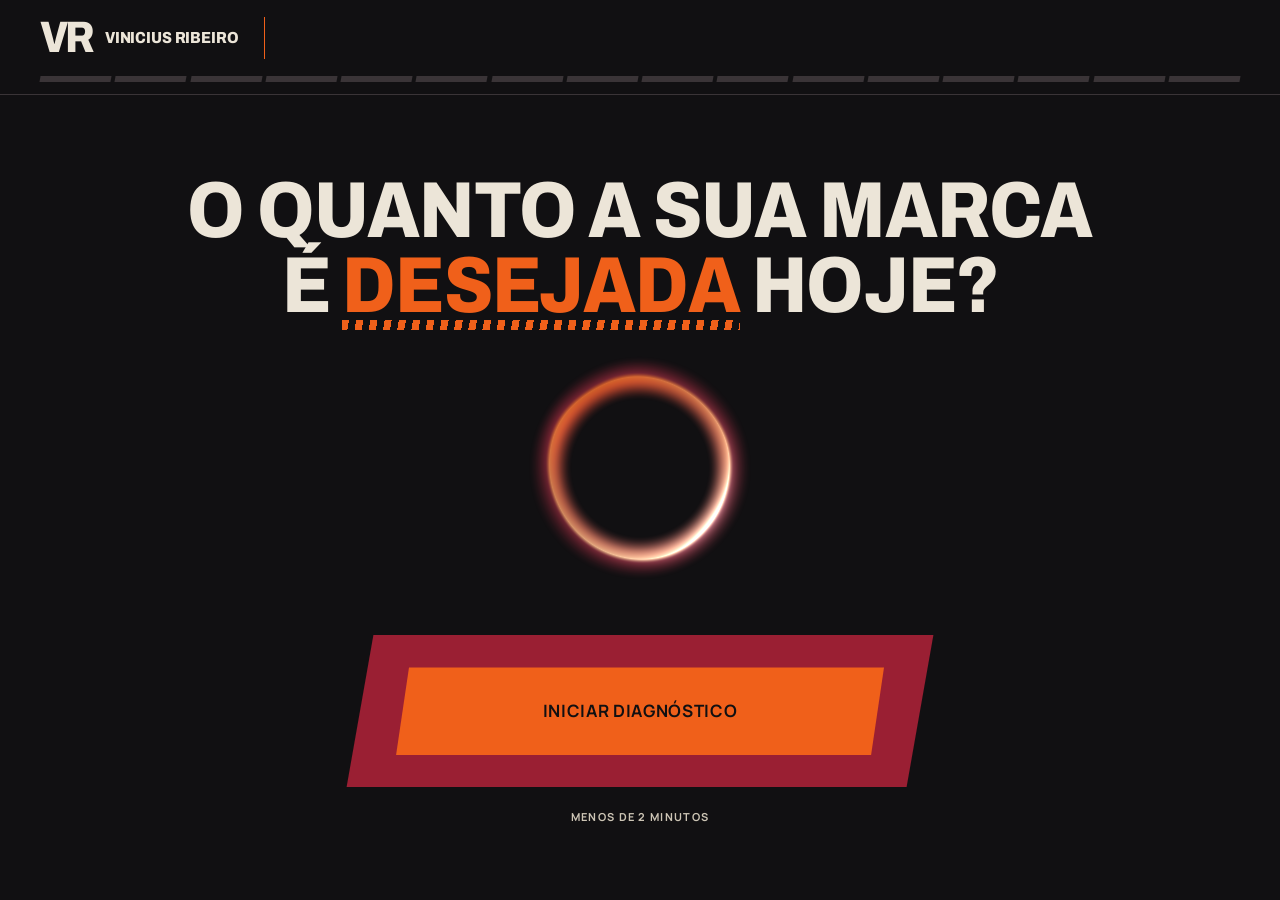
==== commit 3bee8436: "Tira o botão Som do cabeçalho do diagnóstico O áudio continua ligando sozinho quando a pessoa vem de" ====
--- a/diagnostico.html
+++ b/diagnostico.html
@@ -19,7 +19,6 @@
     <header class="dx-header">
       <div class="container dx-header-inner">
         <a class="brand" href="index.html" aria-label="Vinicius Ribeiro, voltar ao site"><span class="brand-monogram" aria-hidden="true">VR</span><span class="brand-name">VINICIUS RIBEIRO</span></a>
-        <div id="dx-sound"></div>
       </div>
       <!-- Progresso: uma lâmina inclinada (10°) por pergunta -->
       <div class="container"><div class="dx-steps" id="dx-bar" aria-hidden="true"></div></div>
--- a/diagnostico.css
+++ b/diagnostico.css
@@ -6,6 +6,7 @@
 .dx-body {overflow-x:hidden}
 .dx {--focus-color:var(--fogo);position:relative;isolation:isolate;display:flex;flex-direction:column;min-height:100dvh;background:var(--tinta);color:var(--papel)}
 .dx [hidden] {display:none}
+.dx {overflow-x:clip}
 
 /* O resultado vira a seção clara do site: uma lâmina de papel varre a tela na inclinação de 10° */
 .dx.is-claro {--focus-color:var(--vinho);color:var(--tinta)}
@@ -25,11 +26,6 @@
 .dx-steps .is-now {background:var(--papel);animation:laminaAgora 1.1s ease-in-out infinite alternate}
 @keyframes laminaAgora {from {background:var(--papel)} to {background:var(--fogo-claro)}}
 
-/* Botão de som: quadrado de linha fina */
-.dx-sound {display:inline-flex;align-items:center;gap:10px;height:42px;padding:0 14px;border:1px solid var(--grafite);background:transparent;color:var(--papel);font:700 10px/1 var(--body-font);letter-spacing:.1em;text-transform:uppercase;cursor:pointer;transition:border-color .18s ease,background-color .18s ease,color .18s ease}
-.dx-sound:hover {border-color:var(--fogo)}
-.dx-sound[aria-pressed="true"] {border-color:var(--fogo);background:var(--fogo);color:var(--tinta)}
-.dx-sound svg {width:18px;height:18px;flex:none}
 
 .dx-main {flex:1;display:flex;align-items:center;padding-block:36px}
 .dx.is-claro .dx-main {align-items:flex-start;padding-bottom:0}
@@ -63,30 +59,26 @@
 .dx .button:hover {background:transparent}
 .dx .button:hover::before {background:var(--fogo-claro)}
 
-/* ============ Boas-vindas ============ */
-.dx-welcome {display:grid;gap:40px}
-.dx-welcome .eyebrow {margin-bottom:16px}
-.dx-welcome h1 {font-size:clamp(40px,12vw,58px)}
-.dx-lead {margin-top:22px;max-width:480px;font-size:16px;line-height:1.6;color:var(--cimento)}
-.dx-welcome .button {margin-top:28px}
-
-.dx-visual {position:relative;width:min(100%,480px);margin-inline:auto;padding-right:16px}
-.dx-photo {position:relative;isolation:isolate}
-.dx-photo::before {content:'';position:absolute;inset:0;z-index:-1;background:var(--vinho-vivo);transform:translate(16px,-16px);clip-path:polygon(70px 0,100% 0,calc(100% - 70px) 100%,0 100%)}
-.dx-photo-frame {overflow:hidden;background:var(--carvao)}
-.dx-photo-frame img {width:100%;height:auto;aspect-ratio:4/3.3;object-fit:cover;object-position:62% 50%}
-.dx-stamp {position:absolute;width:116px;height:116px;bottom:-20px;right:-4px;animation:carimbaEntra 1.1s cubic-bezier(.2,.7,.2,1) .8s backwards}
-@keyframes carimbaEntra {
-  0% {opacity:0;transform:scale(2.8) rotate(-55deg)}
-  55% {opacity:1;transform:scale(.88) rotate(-4deg)}
-  78% {transform:scale(1.06) rotate(-10deg)}
-  100% {opacity:1;transform:scale(1) rotate(-8deg)}
-}
-
-.dx-gets {list-style:none;margin:0;padding:0;display:grid;gap:10px}
-.dx-gets li {display:flex;align-items:center;gap:15px;border:1px solid var(--grafite);background:var(--carvao);padding:16px 18px}
-.dx-gets .number {font-size:38px}
-.dx-gets span {border-left:1px solid var(--fogo);padding-left:16px;font-size:14px;font-weight:700;line-height:1.35}
+/* ============ Boas-vindas: tudo gira em torno do botão ============ */
+.dx-welcome {display:grid;justify-items:center;gap:0;text-align:center}
+.dx-welcome h1 {max-width:1100px;font-size:clamp(42px,13vw,64px)}
+.dx-orb {width:min(68vw,260px);aspect-ratio:1;margin:0 0 -6px;animation:orbeEntra 1s cubic-bezier(.2,.7,.2,1) .3s backwards}
+.dx-orb-canvas {display:block;width:100%;height:100%}
+@keyframes orbeEntra {from {opacity:0;transform:scale(.6)}}
+.dx-go {position:relative;isolation:isolate;width:min(100%,520px);margin-top:20px;padding:26px 30px;animation:botaoEntra .7s cubic-bezier(.2,.7,.2,1) .5s backwards}
+@keyframes botaoEntra {from {opacity:0;transform:translateY(26px) scale(.92)}}
+.dx-go-plate,.dx-go-ring {position:absolute;inset:0;transform:skewX(-10deg);pointer-events:none}
+.dx-go-plate {z-index:-2;background:var(--vinho-vivo)}
+.dx-go-ring {z-index:-1;border:2px solid var(--fogo);opacity:0;animation:anelPulsa 2.6s cubic-bezier(.2,.6,.3,1) 1.4s infinite}
+.dx-go-ring2 {animation-delay:2.7s}
+@keyframes anelPulsa {
+  0% {opacity:.9;transform:skewX(-10deg) scale(1)}
+  100% {opacity:0;transform:skewX(-10deg) scale(1.25,1.6)}
+}
+.dx .dx-go-btn {width:100%;min-height:76px;padding:0 28px;font-size:15px;letter-spacing:.04em}
+.dx .dx-go-btn::before {clip-path:polygon(13px 0,100% 0,calc(100% - 13px) 100%,0 100%)}
+.dx-go-btn:active {transform:scale(.98)}
+.dx-go-note {margin-top:24px;font:700 11px/1 var(--body-font);letter-spacing:.12em;text-transform:uppercase;color:var(--cimento)}
 
 /* ============ Pergunta ============ */
 .dx-ask {display:grid;gap:20px}
@@ -206,11 +198,12 @@
 .res-legend {display:none}
 
 @media (min-width:768px) {
+  .dx-welcome h1 {font-size:clamp(56px,8vw,88px)}
+  .dx-orb {width:290px;margin:0 0 -2px}
+  .dx-go {width:560px;margin-top:24px;padding:32px 36px}
+  .dx .dx-go-btn {min-height:88px;font-size:17px}
   .dx-header-inner {height:76px}
   .dx-main {padding-block:52px}
-  .dx-welcome .eyebrow {font-size:12px}
-  .dx-lead {font-size:17px}
-  .dx-gets {grid-template-columns:repeat(3,minmax(0,1fr));gap:20px}
   .dx-count b {font-size:84px}
   .dx-q {font-size:42px}
   .dx-hint {display:inline}
@@ -222,11 +215,7 @@
 }
 
 @media (min-width:1024px) {
-  .dx-welcome {grid-template-columns:1.1fr .9fr;align-items:center;column-gap:56px;row-gap:56px}
-  .dx-welcome h1 {font-size:clamp(54px,5.4vw,80px)}
-  .dx-gets {grid-column:1/-1}
-  .dx-visual {margin-inline:0 auto;width:100%}
-  .dx-stamp {width:148px;height:148px;right:-18px}
+  .dx-welcome h1 {max-width:1200px;font-size:clamp(64px,6.2vw,92px)}
 
   .dx-ask {grid-template-columns:minmax(0,4fr) minmax(0,8fr);column-gap:64px;align-items:start}
   .dx-count {flex-direction:column;align-items:flex-start;gap:6px;padding-top:6px}
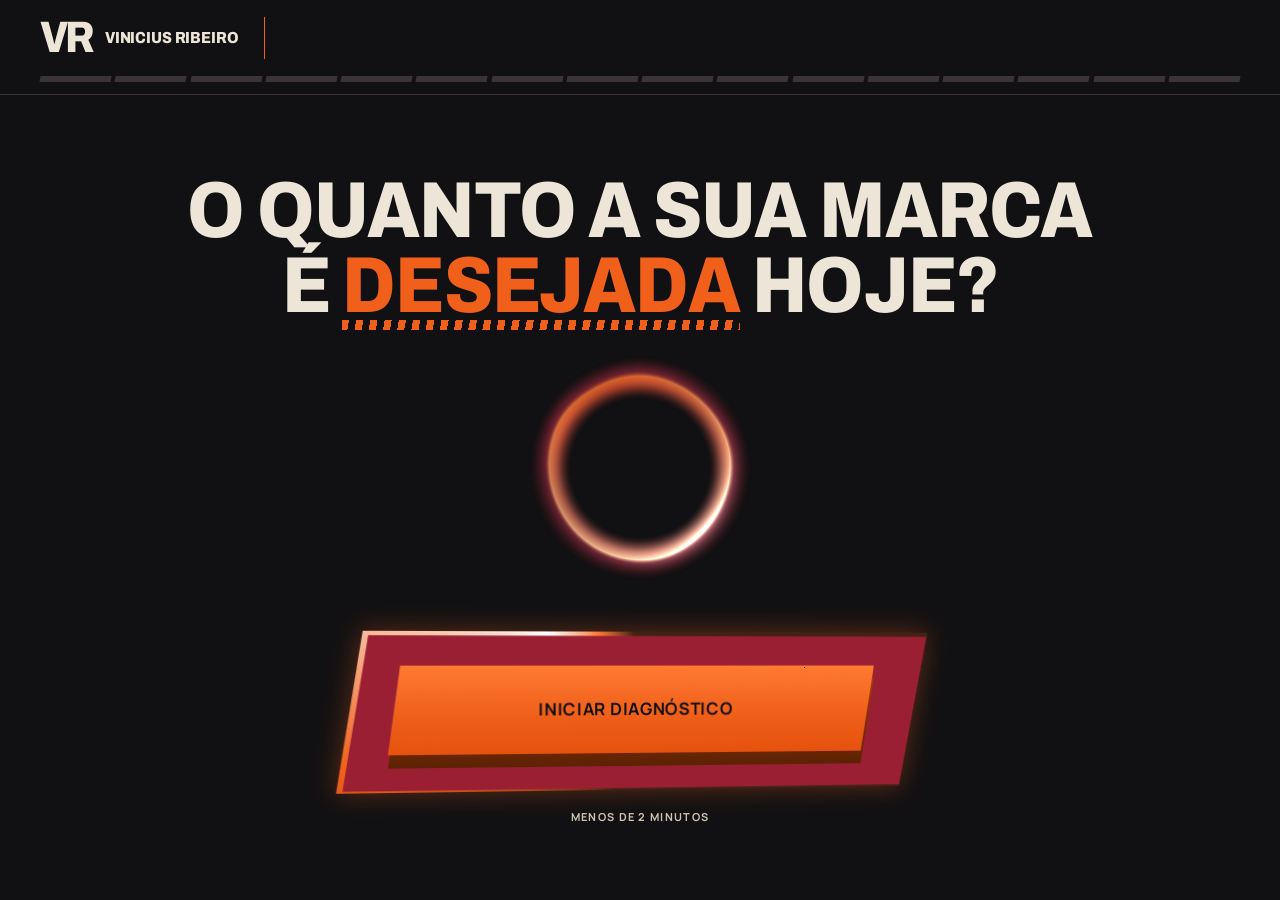
==== commit 2b61d5ab: "Diagnóstico: vozes em cada pergunta e no resultado, efeitos de som nos botões, som crescente e estou" ====
--- a/diagnostico.html
+++ b/diagnostico.html
@@ -12,6 +12,7 @@
   <link href="https://fonts.googleapis.com/css2?family=Archivo:wdth,wght@88,800&family=Manrope:wght@400;500;700&display=swap" rel="stylesheet">
   <link rel="stylesheet" href="styles.css">
   <link rel="stylesheet" href="diagnostico.css">
+  <script src="efeitos.js" defer></script>
   <script src="diagnostico.js" defer></script>
 </head>
 <body class="dx-body">
--- a/styles.css
+++ b/styles.css
@@ -78,9 +78,9 @@
 .stamp {transform:rotate(-8deg)}
 .before-after {padding-block:48px}
 .before-after h2 {color:var(--vinho)}
-/* Ao arrastar para o ANTES a seção esfria (cinza); para o DEPOIS ela acende. O script escreve --cool e --glow (0 a 1). */
+/* Ao arrastar para o DEPOIS a seção acende (tom quente); no ANTES ela fica com o fundo normal. O script escreve --glow (0 a 1). */
 @supports (color:color-mix(in srgb,red,blue)) {
-  .before-after {--cool:0;--glow:0;background-color:color-mix(in srgb,color-mix(in srgb,var(--papel),#FBF2DF calc(var(--glow) * 100%)),#A9ACB0 calc(var(--cool) * 100%));transition:background-color .6s ease}
+  .before-after {--glow:0;background-color:color-mix(in srgb,var(--papel),#FBF2DF calc(var(--glow) * 100%));transition:background-color .6s ease}
 }
 /* Comparador arrastável: --pos (0 a 100%) é escrito pelo script e move a linha, o botão e o recorte da imagem "depois" */
 .ba {--pos:50%;position:relative;overflow:hidden;max-width:1040px;margin:28px auto 0;aspect-ratio:3/2;border:1px solid var(--grafite);background:var(--cimento);touch-action:pan-y;user-select:none;-webkit-user-select:none}
@@ -453,3 +453,14 @@
   .hero-stamp {transform:rotate(-8deg)}
   .button {translate:none}
 }
+
+/* Diagnóstico aberto por cima do site: cobre a tela toda (inclusive sob as barras do Safari) e trava e esconde o site por baixo */
+.dx-overlay {position:fixed;top:0;left:0;width:100%;height:100vh;height:100dvh;border:0;z-index:9999;background:#111012}
+/* iPhone: o quadro mede a tela cheia menos a barra do Safari, que fica por cima da parte de baixo (o fundo escuro aparece atrás dela) */
+@supports (-webkit-touch-callout:none) {
+  .dx-overlay {height:calc(100lvh - 96px)}
+}
+html.dx-aberto {background:#111012}
+html.dx-aberto body {position:fixed;left:0;right:0;width:100%}
+html.dx-aberto body > :not(.dx-overlay) {visibility:hidden}
+html.dx-aberto body > :not(.dx-overlay) * {animation-play-state:paused !important}
--- a/diagnostico.css
+++ b/diagnostico.css
@@ -4,6 +4,7 @@
    Usa as variáveis e fontes do styles.css. */
 
 .dx-body {overflow-x:hidden}
+html.dx-embutido {overscroll-behavior:none}
 .dx {--focus-color:var(--fogo);position:relative;isolation:isolate;display:flex;flex-direction:column;min-height:100dvh;background:var(--tinta);color:var(--papel)}
 .dx [hidden] {display:none}
 .dx {overflow-x:clip}
@@ -65,19 +66,34 @@
 .dx-orb {width:min(68vw,260px);aspect-ratio:1;margin:0 0 -6px;animation:orbeEntra 1s cubic-bezier(.2,.7,.2,1) .3s backwards}
 .dx-orb-canvas {display:block;width:100%;height:100%}
 @keyframes orbeEntra {from {opacity:0;transform:scale(.6)}}
-.dx-go {position:relative;isolation:isolate;width:min(100%,520px);margin-top:20px;padding:26px 30px;animation:botaoEntra .7s cubic-bezier(.2,.7,.2,1) .5s backwards}
+.dx-go {position:relative;isolation:isolate;width:min(calc(100% - 36px),520px);margin-top:20px;padding:24px 26px;transform:perspective(900px) rotateX(calc(var(--py,0) * -5deg)) rotateY(calc(var(--px,0) * 6deg));animation:botaoEntra .7s cubic-bezier(.2,.7,.2,1) .5s backwards}
 @keyframes botaoEntra {from {opacity:0;transform:translateY(26px) scale(.92)}}
-.dx-go-plate,.dx-go-ring {position:absolute;inset:0;transform:skewX(-10deg);pointer-events:none}
-.dx-go-plate {z-index:-2;background:var(--vinho-vivo)}
-.dx-go-ring {z-index:-1;border:2px solid var(--fogo);opacity:0;animation:anelPulsa 2.6s cubic-bezier(.2,.6,.3,1) 1.4s infinite}
-.dx-go-ring2 {animation-delay:2.7s}
-@keyframes anelPulsa {
-  0% {opacity:.9;transform:skewX(-10deg) scale(1)}
-  100% {opacity:0;transform:skewX(-10deg) scale(1.25,1.6)}
-}
-.dx .dx-go-btn {width:100%;min-height:76px;padding:0 28px;font-size:15px;letter-spacing:.04em}
-.dx .dx-go-btn::before {clip-path:polygon(13px 0,100% 0,calc(100% - 13px) 100%,0 100%)}
-.dx-go-btn:active {transform:scale(.98)}
+.dx-go-plate {position:absolute;inset:0;transform:skewX(-10deg);pointer-events:none}
+.dx-go-plate {z-index:-2;background:var(--vinho-vivo);translate:calc(var(--px,0) * 5px) calc(var(--py,0) * 4px)}
+/* Luz que corre pela borda da placa */
+@property --ang {syntax:'<angle>';initial-value:0deg;inherits:false}
+.dx-go-edge {position:absolute;inset:-3px;z-index:-3;transform:skewX(-10deg);pointer-events:none;background:conic-gradient(from var(--ang),rgba(240,96,26,.22) 0 52%,var(--fogo) 72%,#fff 85%,var(--fogo-claro) 90%,rgba(240,96,26,.22) 96%);box-shadow:0 0 14px rgba(240,96,26,.35);animation:luzGira 3.2s linear infinite}
+@keyframes luzGira {to {--ang:360deg}}
+/* Tecla em relevo: o corpo laranja escuro aparece embaixo e a face afunda ao apertar */
+.dx-go-key {position:relative;display:block;translate:calc(var(--px,0) * -6px) calc(var(--py,0) * -5px);animation:eletrico 4.2s linear infinite}
+.dx-go-depth {position:absolute;inset:0;transform:translateY(11px);clip-path:polygon(13px 0,100% 0,calc(100% - 13px) 100%,0 100%);background:linear-gradient(var(--fogo-escuro),#5C2204)}
+@keyframes eletrico {
+  0%,100% {filter:drop-shadow(0 12px 18px rgba(240,96,26,.30)) brightness(1)}
+  50% {filter:drop-shadow(0 16px 30px rgba(255,122,51,.55)) brightness(1.05)}
+  90% {filter:drop-shadow(0 12px 18px rgba(240,96,26,.30)) brightness(1)}
+  91% {filter:drop-shadow(0 16px 34px rgba(255,160,90,.8)) brightness(1.3)}
+  92% {filter:drop-shadow(0 12px 18px rgba(240,96,26,.30)) brightness(.96)}
+  94% {filter:drop-shadow(0 16px 34px rgba(255,160,90,.8)) brightness(1.22)}
+  95% {filter:drop-shadow(0 12px 18px rgba(240,96,26,.30)) brightness(1)}
+}
+.dx .dx-go-btn {width:100%;min-height:76px;padding:0 28px;font-size:15px;letter-spacing:.04em;transition:transform .12s ease-out}
+.dx .dx-go-btn::before {clip-path:polygon(13px 0,100% 0,calc(100% - 13px) 100%,0 100%);background:linear-gradient(var(--fogo-claro),var(--fogo) 55%,#E5520E)}
+.dx .dx-go-btn:hover::before {background:linear-gradient(#FF9A5C,var(--fogo-claro) 60%,var(--fogo))}
+/* Brilho que atravessa a face do botão */
+.dx .dx-go-btn::after {content:'';position:absolute;inset:0;pointer-events:none;clip-path:polygon(13px 0,100% 0,calc(100% - 13px) 100%,0 100%);background:linear-gradient(105deg,transparent 42%,rgba(255,255,255,.55) 50%,transparent 58%);background-size:250% 100%;background-position:100% 0;animation:brilhoPassa 3.4s ease-in-out 1.6s infinite}
+@keyframes brilhoPassa {0% {background-position:100% 0} 45%,100% {background-position:0 0}}
+.dx .dx-go-btn:active {transform:translateY(9px)}
+.dx-go-key:has(.dx-go-btn:active) .dx-go-depth {transform:translateY(2px)}
 .dx-go-note {margin-top:24px;font:700 11px/1 var(--body-font);letter-spacing:.12em;text-transform:uppercase;color:var(--cimento)}
 
 /* ============ Pergunta ============ */
@@ -143,7 +159,7 @@
 .res-text {max-width:460px;font-size:16px;line-height:1.55;color:var(--grafite)}
 
 .res-card {position:relative;isolation:isolate;margin:12px 12px 0 0;padding:22px 20px;color:var(--papel)}
-.res-card::after {content:"";position:absolute;inset:0;z-index:-1;background:var(--tinta)}
+.res-card::after {content:"";position:absolute;inset:0;z-index:-1;background:linear-gradient(165deg,#1E191C,var(--tinta) 55%);box-shadow:inset 0 1px 0 rgba(255,255,255,.09),inset 0 -1px 0 rgba(0,0,0,.6),0 18px 28px -14px rgba(0,0,0,.55)}
 .res-card::before {content:'';position:absolute;inset:0;z-index:-1;background:var(--vinho-vivo);transform:translate(12px,-12px);clip-path:polygon(40px 0,100% 0,calc(100% - 40px) 100%,0 100%)}
 .res-card-title {border-left:1px solid var(--fogo);padding-left:12px;font:700 11px/1.3 var(--body-font);letter-spacing:.1em;text-transform:uppercase;color:var(--fogo)}
 
@@ -153,7 +169,7 @@
 .res-ext.l {left:4px}
 .res-ext.r {right:4px}
 .res-score {position:absolute;inset-inline:0;top:66%;text-align:center;line-height:1}
-.res-score b {font:800 64px/1 var(--title-font);font-stretch:88%;font-variant-numeric:tabular-nums;color:var(--papel)}
+.res-score b {font:800 64px/1 var(--title-font);font-stretch:88%;font-variant-numeric:tabular-nums;color:var(--papel);text-shadow:0 1px 0 #C9C0AF,0 2px 0 #A59C8B,0 3px 0 #837B6C,0 4px 0 #615A4F,0 9px 10px rgba(0,0,0,.65),0 0 26px rgba(240,96,26,.3)}
 .res-score span {margin-left:6px;font:800 16px/1 var(--title-font);font-stretch:88%;color:var(--fogo)}
 .dx-ticks {display:none}
 .arco-enche {stroke-dasharray:100;stroke-dashoffset:var(--off);animation:arcoEnche 1.6s cubic-bezier(.2,.7,.2,1) 1.3s both}
@@ -166,17 +182,20 @@
 .res-radar-box svg {position:absolute;inset:0;width:100%;height:100%}
 .radar-traco {stroke-dasharray:100;stroke-dashoffset:0;animation:radarTraco 1.5s cubic-bezier(.4,0,.2,1) 2.9s both}
 @keyframes radarTraco {from {stroke-dashoffset:100}}
-.radar-fill {opacity:.25;animation:radarAparece .9s ease-out 4.2s both}
+.radar-fill {animation:radarAparece .9s ease-out 4.2s both}
 @keyframes radarAparece {from {opacity:0}}
+.radar-prisma {animation:radarSobe .9s cubic-bezier(.2,.7,.2,1) 4.2s both}
+@keyframes radarSobe {from {opacity:0;transform:translateY(10px)}}
 .radar-no {transform-box:fill-box;transform-origin:center;animation:radarNo .4s cubic-bezier(.2,.7,.2,1) both}
 @keyframes radarNo {from {transform:scale(0);opacity:0}}
 .radar-pulso {transform-box:fill-box;transform-origin:center;animation:radarPulso 1.5s ease-out 4.4s infinite}
 @keyframes radarPulso {0% {transform:scale(.6);opacity:.9} 100% {transform:scale(2);opacity:0}}
 
 .res-area {position:absolute;transform:translate(-50%,-50%);white-space:nowrap;padding:7px 10px;border:1px solid var(--grafite);background:var(--carvao);color:var(--papel);font:700 10px/1 var(--body-font);letter-spacing:.08em;text-transform:uppercase;cursor:pointer;transition:background-color .18s ease,border-color .18s ease,color .18s ease;animation:resLabelEntra .5s cubic-bezier(.2,.7,.2,1) both;animation-delay:var(--d,0ms)}
+.res-area {background:linear-gradient(#332D31,#1C181B);border-color:#4A4448 #2A2528 #000 #2A2528;box-shadow:0 3px 0 #000,0 6px 10px rgba(0,0,0,.45),inset 0 1px 0 rgba(255,255,255,.12)}
 .res-area:hover {border-color:var(--fogo)}
-.res-area:active {scale:.95}
-.res-area[aria-pressed="true"] {border-color:var(--fogo);background:var(--fogo);color:var(--tinta)}
+.res-area:active {scale:.95;box-shadow:0 1px 0 #000,inset 0 1px 0 rgba(255,255,255,.12)}
+.res-area[aria-pressed="true"] {border-color:var(--fogo-claro);background:linear-gradient(var(--fogo-claro),var(--fogo) 55%,#E5520E);color:var(--tinta);box-shadow:0 3px 0 var(--fogo-escuro),0 6px 14px rgba(240,96,26,.35),inset 0 1px 0 rgba(255,255,255,.4)}
 .res-area.is-weak {border-color:var(--vinho-vivo)}
 .res-area.is-weak:not([aria-pressed="true"]) {animation:resLabelEntra .5s cubic-bezier(.2,.7,.2,1) both,resLabelPulsa 1.8s ease-out 4.4s infinite;animation-delay:var(--d,0ms),4.4s}
 /* O rótulo usa a propriedade scale (e não transform) para não desmanchar o centramento feito com translate */
@@ -193,15 +212,36 @@
 .res-chip.fraco {background:var(--vinho-vivo);color:var(--papel)}
 
 /* Faixa vinho do fim: a chamada para o WhatsApp (no celular fica colada no rodapé da tela) */
-.res-cta-wrap {position:sticky;bottom:0;z-index:10;margin-top:28px;padding:12px 0;background:var(--vinho-vivo);box-shadow:0 0 0 100vmax var(--vinho-vivo);clip-path:inset(0 -100vmax)}
+.res-cta-wrap {position:sticky;bottom:0;z-index:10;isolation:isolate;margin-top:28px;padding:12px 0}
+/* A faixa vinho vai de ponta a ponta da tela com um fundo simples (a sombra de 100vmax que havia antes deixava a rolagem pesada no iPhone) */
+.res-cta-wrap::before {content:'';position:absolute;z-index:-1;top:0;bottom:0;left:50%;width:100vw;transform:translateX(-50%);background:var(--vinho-vivo)}
 .res-cta-wrap .button {width:100%}
 .res-legend {display:none}
+
+/* Celular: a tela de boas-vindas ocupa exatamente a altura da tela, sem rolagem. Os tamanhos seguem a altura (dvh), então título,
+   orbe e botão encolhem juntos em celulares baixos. */
+@media (max-width:767px) {
+  /* Perguntas de digitar (nome, negócio, WhatsApp): ficam no alto da tela, porque o teclado abre embaixo e cobriria o campo */
+  .dx-main:has(.dx-field) {align-items:flex-start;padding-top:24px}
+  .dx:has(.dx-welcome) {height:100vh;height:100dvh;min-height:0;overflow:hidden}
+  .dx:has(.dx-welcome) .dx-main {min-height:0;padding-block:0;align-items:stretch}
+  .dx:has(.dx-welcome) .dx-stage {display:grid;grid-template-rows:minmax(0,1fr)}
+  /* título no alto, botão e nota colados embaixo, e o orbe grande no meio do espaço que sobra */
+  .dx-welcome {align-self:stretch;height:100%;grid-template-rows:auto minmax(0,1fr) auto auto;align-content:stretch;padding-block:3dvh 2dvh}
+  .dx-welcome h1 {font-size:min(13vw,5.2dvh);line-height:1}
+  .dx-orb {align-self:center;width:min(86vw,380px,40dvh);margin:0;transform:scale(1.28);pointer-events:none}
+  .dx-go {margin-top:min(20px,2.4dvh);padding:min(24px,3.2dvh) 26px}
+  .dx .dx-go-btn {min-height:min(76px,9.4dvh);font-size:min(15px,2.3dvh)}
+  .dx-go-note {margin-top:min(24px,3.4dvh);font-size:min(11px,1.7dvh)}
+}
 
 @media (min-width:768px) {
   .dx-welcome h1 {font-size:clamp(56px,8vw,88px)}
   .dx-orb {width:290px;margin:0 0 -2px}
-  .dx-go {width:560px;margin-top:24px;padding:32px 36px}
+  .dx-go {width:560px;margin-top:24px;padding:32px 36px;transform:perspective(900px) rotateX(calc(var(--py,0) * -9deg)) rotateY(calc(var(--px,0) * 11deg))}
+  .dx-go-edge {box-shadow:0 0 26px rgba(240,96,26,.35)}
   .dx .dx-go-btn {min-height:88px;font-size:17px}
+  .dx-go-depth {transform:translateY(13px)}
   .dx-header-inner {height:76px}
   .dx-main {padding-block:52px}
   .dx-count b {font-size:84px}
